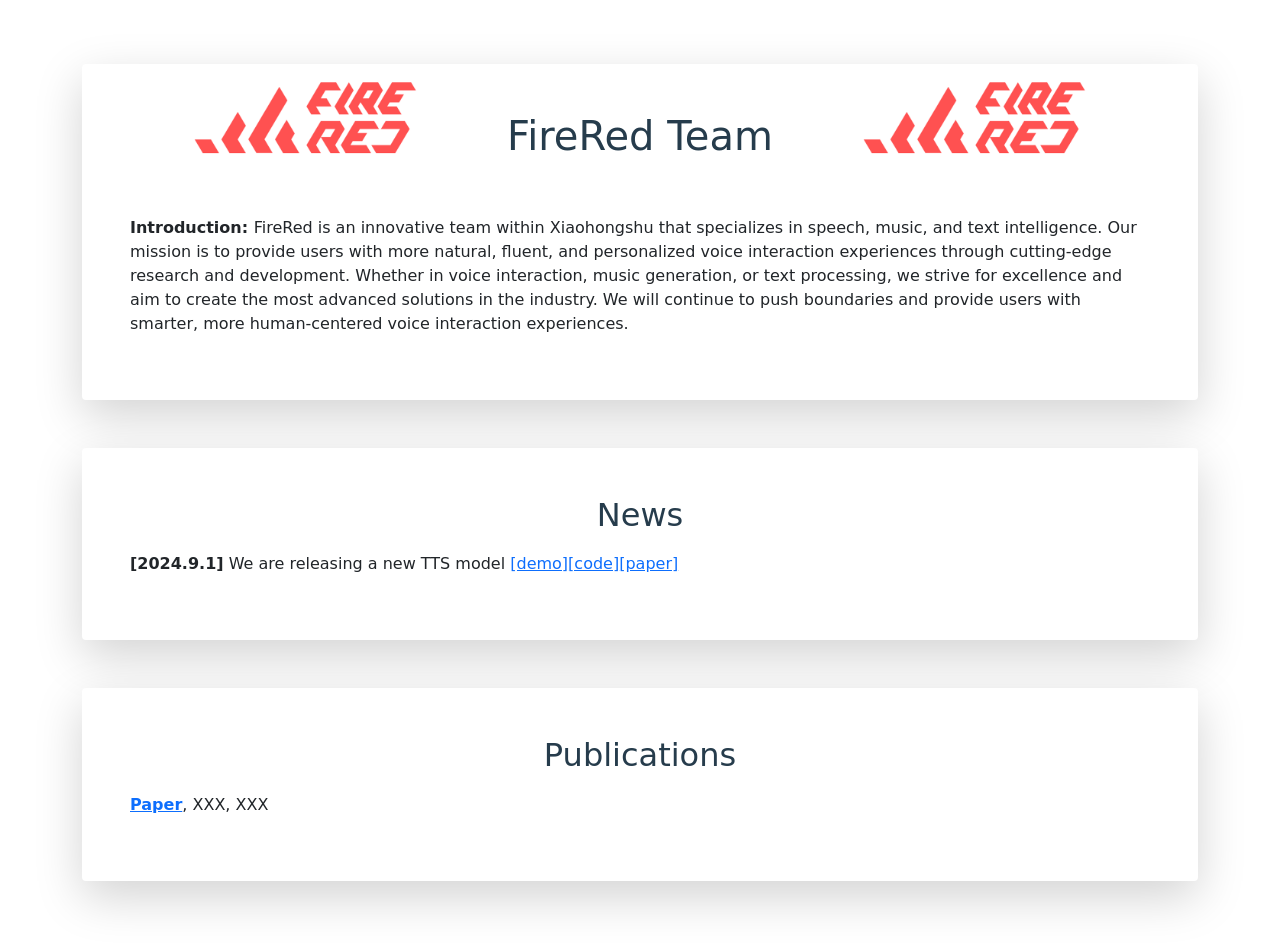
==== index.html @ 2fdb6b74 "init" ====
<!DOCTYPE html>
<html>

<head>
	<meta charset="utf-8">
	<meta name="generator" content="Hugo 0.88.1" />
	<meta name="viewport" content="width=device-width, initial-scale=1">
	<link href="https://fonts.googleapis.com/css?family=Roboto:300,400,700" rel="stylesheet" type="text/css">
	<link rel="stylesheet" href=""https://cdnjs.cloudflare.com/ajax/libs/highlight.js/8.4/styles/github.min.css">
	<link rel="stylesheet" href="css/custom.css">
	<link rel="stylesheet" href="css/normalize.css">

	<title>FireRed</title>
	<link href="css/bootstrap.min.css" rel="stylesheet">
    <style>
        .container::after {
            content: "";
            display: table;
            clear: both;
        }
        .left {
            float: left;
			margin-left: 10%;
            max-width: 20%; /* Adjust as needed */
        }
        .right {
            float: right;
			margin-right: 10%;
            max-width: 20%; /* Adjust as needed */
        }
        img {
            width: auto;
            height: auto;
        }
        .video-container {
            display: flex;
            justify-content: center;
            align-items: center;
            height: 50vh; /* This makes the container full height of the viewport */
        }
        video {
            max-width: 100%;
            max-height: 100%;
        }
    </style>
</head>


<body data-new-gr-c-s-check-loaded="14.1091.0" data-gr-ext-installed="">

<div class="container" >
<header role="banner">
</header>
<main role="main">
<article itemscope itemtype="https://schema.org/BlogPosting">

	<div class="text-center">
		<p style="text-align: left;">
		<img src="pics/logo.png" alt="Left image" class="left">
		<img src="pics/logo.png" alt="Right image" class="right">
		</p>
	</div>
<div class="container pt-5 mt-5 shadow-lg p-5 mb-5 bg-white rounded">
	<div class="text-center">
		<h1>FireRed Team</h1>
	</div>
	<div class="text-left">
		<br><br>
		<p>
			<b>Introduction: </b> FireRed is an innovative team within Xiaohongshu that specializes in speech, music, and text intelligence.  Our mission is to provide users with more natural, fluent, and personalized voice interaction experiences through cutting-edge research and development. Whether in voice interaction, music generation, or text processing, we strive for excellence and aim to create the most advanced solutions in the industry. We will continue to push boundaries and provide users with smarter, more human-centered voice interaction experiences.
		</p>
	</div>

</div>

<div class="container pt-5 mt-5 shadow-lg p-5 mb-5 bg-white rounded">		
	<h2 id="Highlights" style="text-align: center;">News</h2>
	<p style="text-align: left;" >
		<b>[2024.9.1]</b> We are releasing a new TTS model <a href="demos/firered_tts/index.html">[demo]</a><a href="firered_tts/index.html">[code]</a><a href="firered_tts/index.html">[paper]</a>
	</p>
</div>

<div class="container pt-5 mt-5 shadow-lg p-5 mb-5 bg-white rounded">
	<h2 id="zero-shot-icl-samples" style="text-align: center;">Publications</h2>
	<p style="text-align: left;" >
		<b><a href="https://arxiv.org/abs/2406.02430">Paper</a></b>, XXX, XXX
	</p>
</div>

</article>
</main>
</div>

</body>
</html>
---- css/custom.css ----
body {
  font-family: "Roboto", "HelveticaNeue", "Helvetica Neue", Helvetica, Arial, sans-serif;
  background-color: #FCFCFC;
  -webkit-font-smoothing: antialiased;
  font-size: 1.8em;
  line-height: 1.5;
  font-weight: 300;
  width: 100%
}

h1, h2, h3, h4, h5, h6 {
    color: #263c4c;
}
h2, h3, h4, h5, h6 {
    margin-top: 5rem;
    margin-bottom: 3rem;
    font-weight: bold;
    padding-bottom: 10px;
}

h1 { font-size: 3.0rem; }
h2 {
    margin-top: 6rem;
    font-size: 2.6rem;
}
h3 { font-size: 2.1rem; }
h4,
h5,
h6 { font-size: 1.9rem; }

h2.entry-title {
    font-size: 2.1rem;
    margin-top: 0;
    font-weight: 400;
    border-bottom: none;
}

li {
    margin-bottom: 0.5rem;
    margin-left: 0.7em;
}

img {
  max-width: 100%;
  height: auto;
  vertical-align: middle;
  border: 0;
  margin: 1em 0;
}

header,
footer {
  margin: 4rem 0;
  text-align: center;
}

main {
  margin: 4rem 0;
}

.container {
  width: 90%;
  /* max-width: 700px; */
}

.header-logo img {
  border-radius: 50%;
  border: 2px solid #E1E1E1;
}

.header-logo img:hover {
  border-color: #F1F1F1;
}

.site-title {
  margin-top: 2rem;
}

.entry-title {
  margin-bottom: 0;
}

.entry-title a {
  text-decoration: none;
}

.entry-meta {
  display: inline-block;
  margin-bottom: 2rem;
  font-size: 1.6rem;
  color: #888;
}

.footer-link {
  margin: 2rem 0;
}

.hr {
  height: 1px;
  margin: 2rem 0;
  background: #E1E1E1;
  background: -webkit-gradient(linear, left top, right top, from(white), color-stop(#E1E1E1), to(white));
  background: -webkit-linear-gradient(left, white, #E1E1E1, white);
  background: linear-gradient(to right, white, #E1E1E1, white);
}

article .social {
  height: 40px;
  padding: 10px 0;
}

address {
    margin: 0;
    font-size:0.9em;
    max-height: 60px;
    font-weight: 300;
    font-style: normal;
    display: block;
}

address a {
    text-decoration: none;
}

.avatar-bottom img {
    border-radius: 50%;
    border: 1px solid #E1E1E1;
    float: left;
    max-width: 100%;
    vertical-align: middle;
    width: 32px;
    height: 32px;
    margin: 0 20px 0 0;
    margin-top: -7px;
}

.avatar-bottom img:hover {
  border-color: #F1F1F1;
}

.copyright {
    font-size:0.9em;
    font-weight: 300;
}

.github {
    float: right;
}

blockquote {
    position: relative;
    padding: 10px 10px 10px 32px;
    box-sizing: border-box;
    font-style: italic;
    color: #464646;
    background: #e0e0e0;
}

blockquote:before{
    display: inline-block;
    position: absolute;
    top: 0;
    left: 0;
    vertical-align: middle;
    content: "\f10d";
    font-family: FontAwesome;
    color: #e0e0e0;
    font-size: 22px;
    line-height: 1;
    z-index: 2;
}

blockquote:after{
    position: absolute;
    content: '';
    left: 0;
    top: 0;
    border-width: 0 0 40px 40px;
    border-style: solid;
    border-color: transparent #ffffff;
}

blockquote p {
    position: relative;
    padding: 0;
    margin: 10px 0;
    z-index: 3;
    line-height: 1.7;
}

blockquote cite {
    display: block;
    text-align: right;
    color: #888888;
    font-size: 0.9em;
}
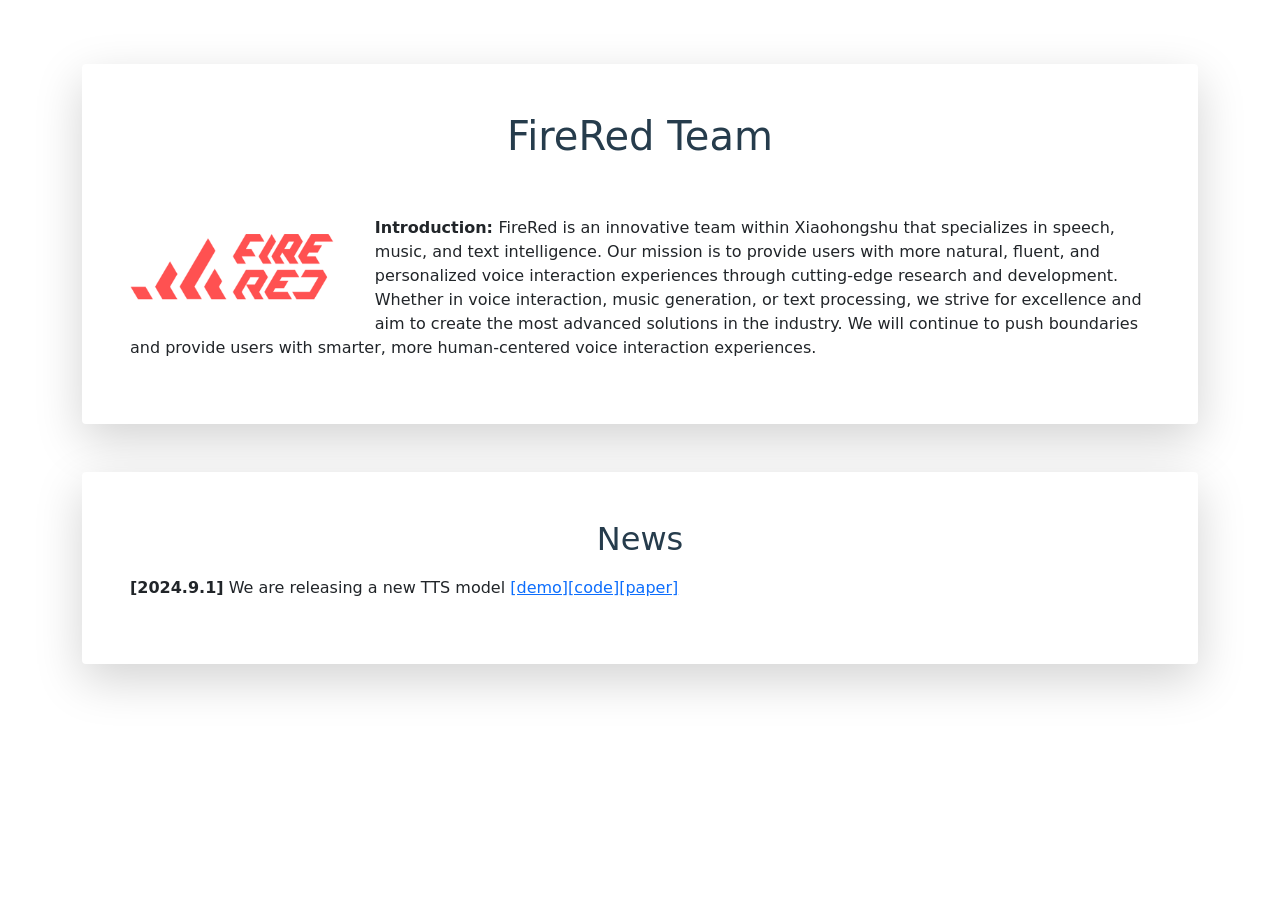
==== commit 550c0cf8: "update" ====
--- a/index.html
+++ b/index.html
@@ -20,7 +20,8 @@
         }
         .left {
             float: left;
-			margin-left: 10%;
+			/* margin-left: 1%; */
+			margin-right: 4%;
             max-width: 20%; /* Adjust as needed */
         }
         .right {
@@ -54,18 +55,19 @@
 <main role="main">
 <article itemscope itemtype="https://schema.org/BlogPosting">
 
-	<div class="text-center">
+	<!-- <div class="text-center">
 		<p style="text-align: left;">
 		<img src="pics/logo.png" alt="Left image" class="left">
 		<img src="pics/logo.png" alt="Right image" class="right">
 		</p>
-	</div>
+	</div> -->
 <div class="container pt-5 mt-5 shadow-lg p-5 mb-5 bg-white rounded">
 	<div class="text-center">
 		<h1>FireRed Team</h1>
 	</div>
 	<div class="text-left">
 		<br><br>
+		<img src="pics/logo.png" alt="Left image" class="left">
 		<p>
 			<b>Introduction: </b> FireRed is an innovative team within Xiaohongshu that specializes in speech, music, and text intelligence.  Our mission is to provide users with more natural, fluent, and personalized voice interaction experiences through cutting-edge research and development. Whether in voice interaction, music generation, or text processing, we strive for excellence and aim to create the most advanced solutions in the industry. We will continue to push boundaries and provide users with smarter, more human-centered voice interaction experiences.
 		</p>
@@ -80,12 +82,12 @@
 	</p>
 </div>
 
-<div class="container pt-5 mt-5 shadow-lg p-5 mb-5 bg-white rounded">
+<!-- <div class="container pt-5 mt-5 shadow-lg p-5 mb-5 bg-white rounded">
 	<h2 id="zero-shot-icl-samples" style="text-align: center;">Publications</h2>
 	<p style="text-align: left;" >
 		<b><a href="https://arxiv.org/abs/2406.02430">Paper</a></b>, XXX, XXX
 	</p>
-</div>
+</div> -->
 
 </article>
 </main>
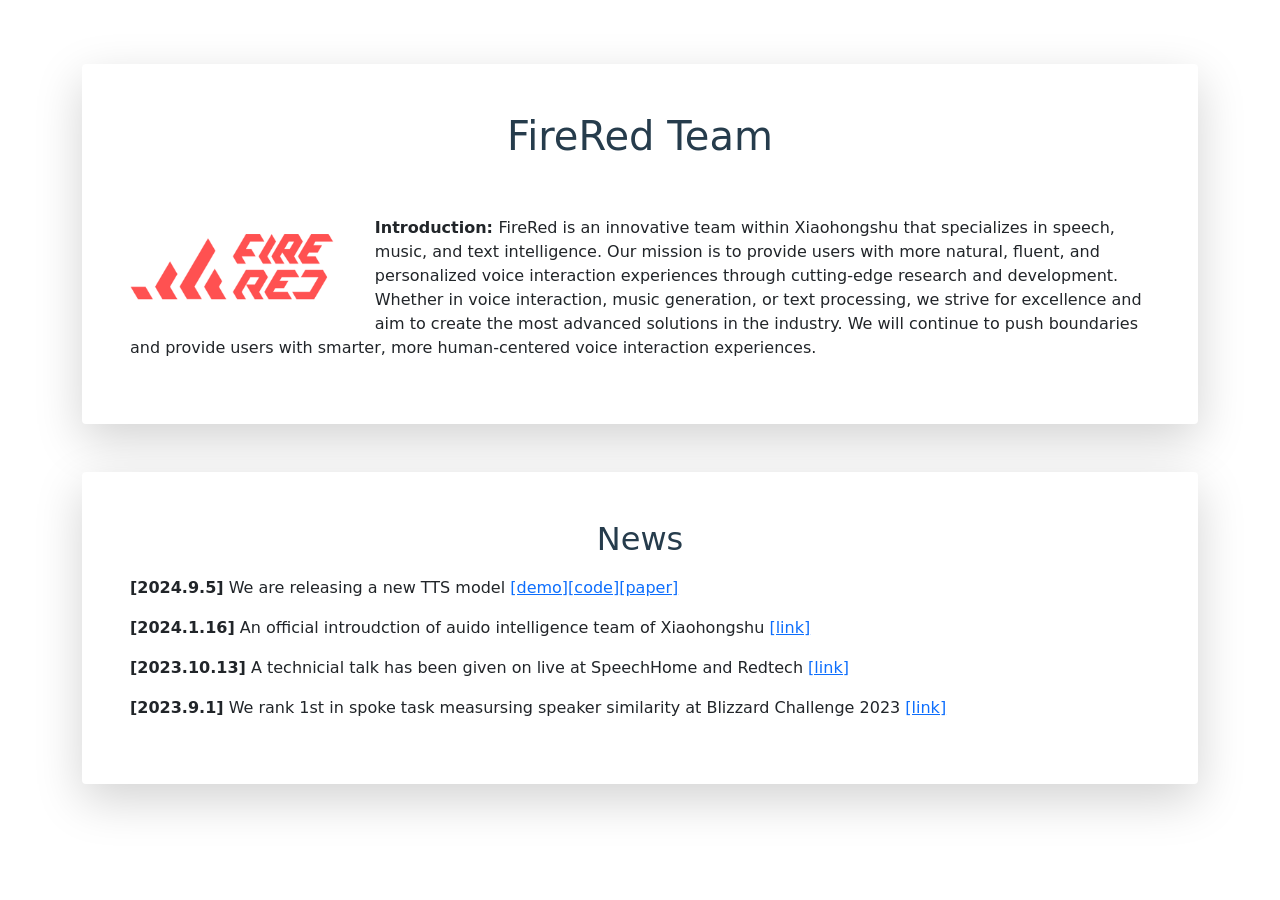
==== commit a667322d: "update" ====
--- a/index.html
+++ b/index.html
@@ -78,7 +78,16 @@
 <div class="container pt-5 mt-5 shadow-lg p-5 mb-5 bg-white rounded">		
 	<h2 id="Highlights" style="text-align: center;">News</h2>
 	<p style="text-align: left;" >
-		<b>[2024.9.1]</b> We are releasing a new TTS model <a href="demos/firered_tts/index.html">[demo]</a><a href="firered_tts/index.html">[code]</a><a href="firered_tts/index.html">[paper]</a>
+		<b>[2024.9.5]</b> We are releasing a new TTS model <a href="demos/firered_tts/index.html">[demo]</a><a href="firered_tts/index.html">[code]</a><a href="firered_tts/index.html">[paper]</a>
+	</p>
+	<p style="text-align: left;" >
+		<b>[2024.1.16]</b> An official introudction of auido intelligence team of Xiaohongshu <a href="https://mp.weixin.qq.com/s/ZFBHqZkKnmXBs3bpG2gx7A">[link]</a>
+	</p>
+	<p style="text-align: left;" >
+		<b>[2023.10.13]</b> A technicial talk has been given on live at SpeechHome and Redtech <a href="https://mp.weixin.qq.com/s/32l4sD3osgRLEppZsP9Q4w">[link]</a>
+	</p>
+	<p style="text-align: left;" >
+		<b>[2023.9.1]</b> We rank 1st in spoke task measursing speaker similarity at Blizzard Challenge 2023 <a href="https://feng-long.github.io/post/bc-fireredtts/ ">[link]</a>
 	</p>
 </div>
 
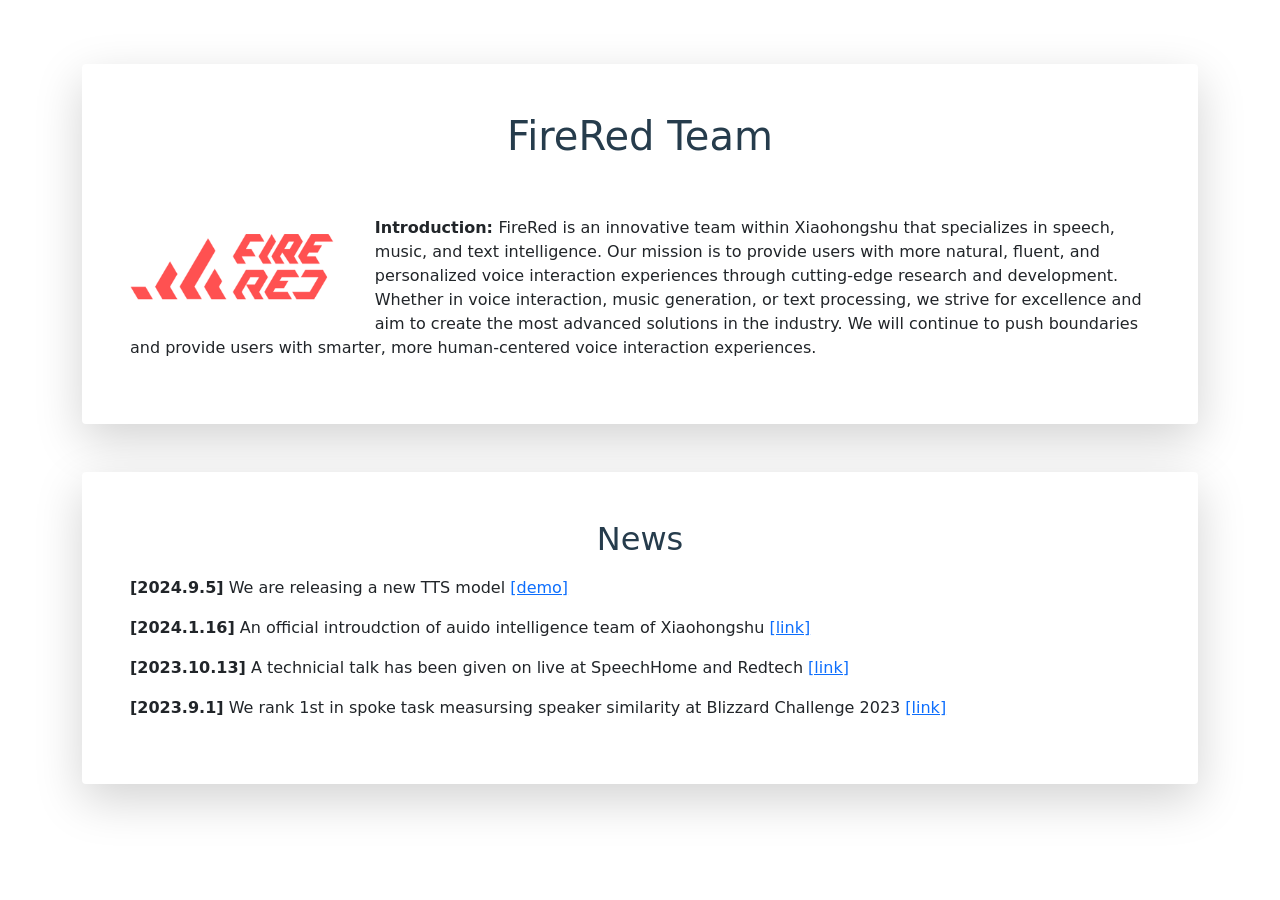
==== commit a63029d4: "update" ====
--- a/index.html
+++ b/index.html
@@ -78,7 +78,7 @@
 <div class="container pt-5 mt-5 shadow-lg p-5 mb-5 bg-white rounded">		
 	<h2 id="Highlights" style="text-align: center;">News</h2>
 	<p style="text-align: left;" >
-		<b>[2024.9.5]</b> We are releasing a new TTS model <a href="demos/firered_tts/index.html">[demo]</a><a href="firered_tts/index.html">[code]</a><a href="firered_tts/index.html">[paper]</a>
+		<b>[2024.9.5]</b> We are releasing a new TTS model <a href="demos/firered_tts/index.html">[demo]</a>
 	</p>
 	<p style="text-align: left;" >
 		<b>[2024.1.16]</b> An official introudction of auido intelligence team of Xiaohongshu <a href="https://mp.weixin.qq.com/s/ZFBHqZkKnmXBs3bpG2gx7A">[link]</a>
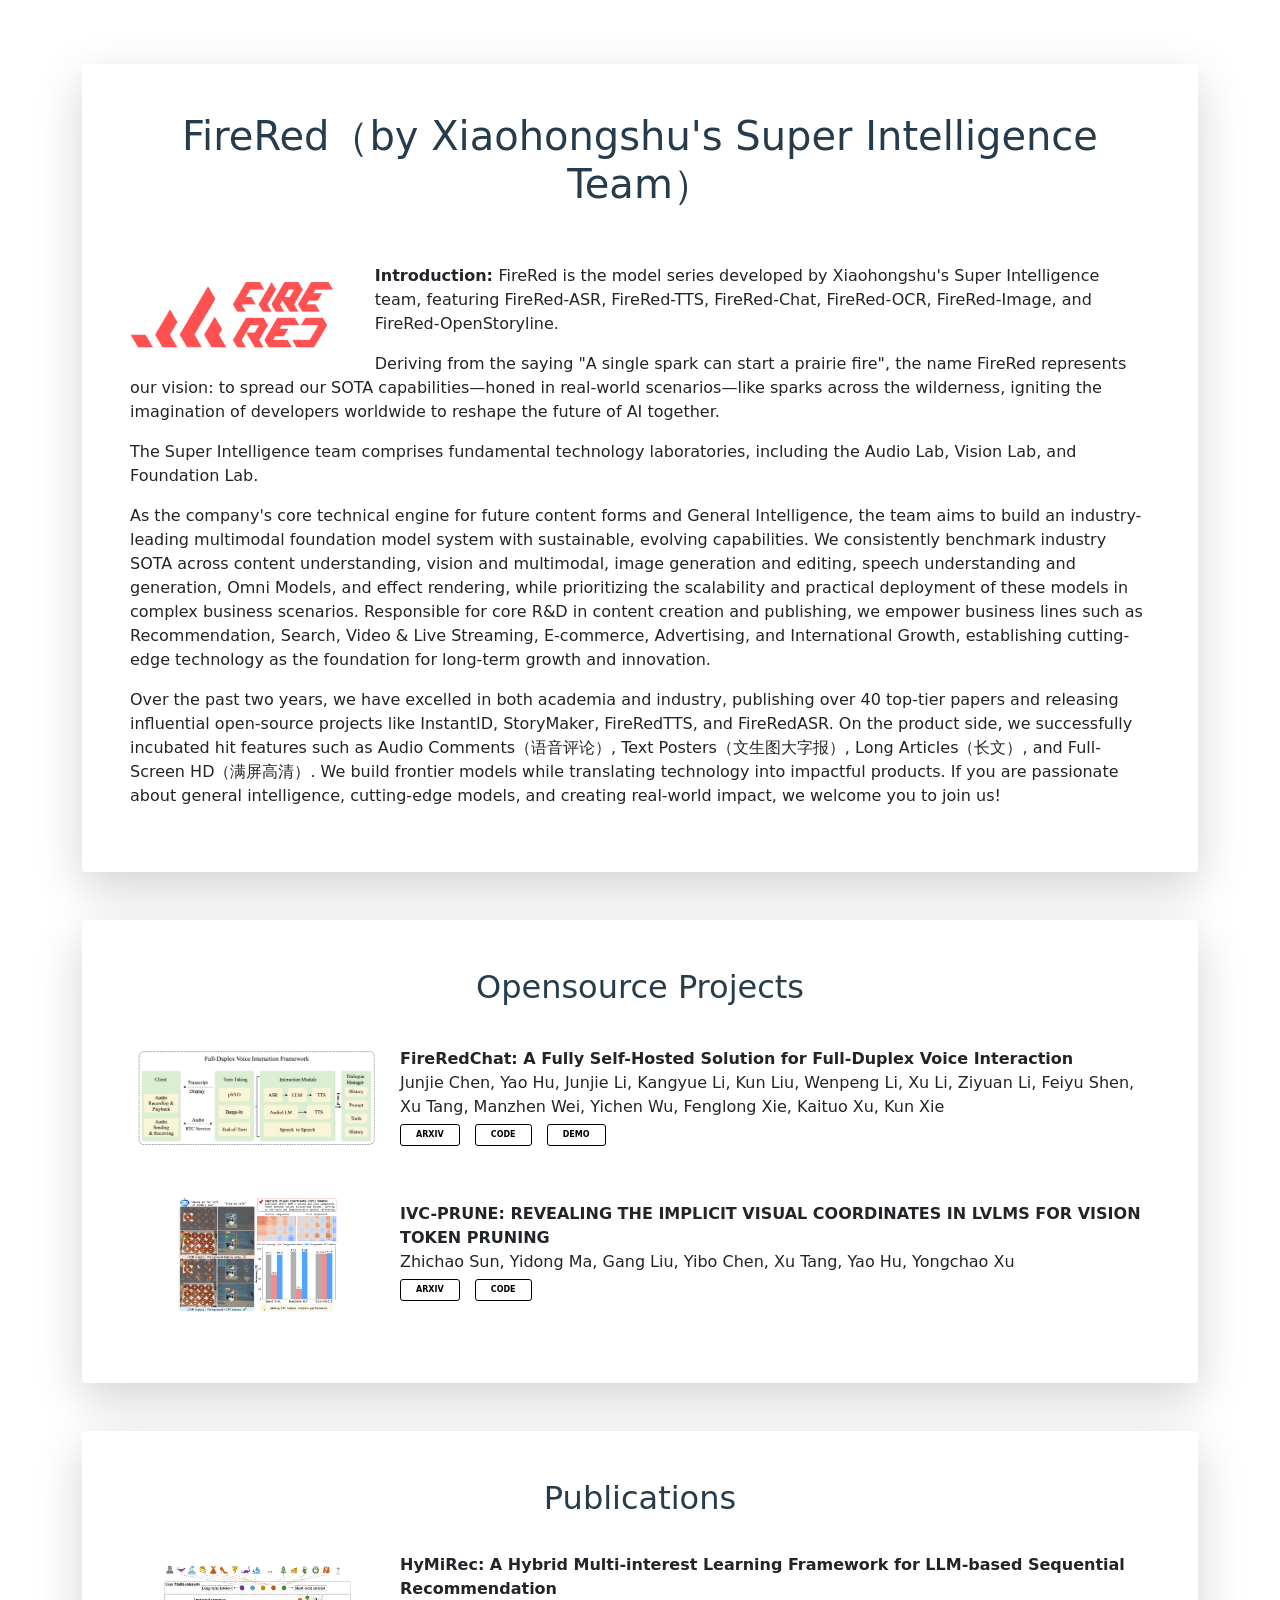
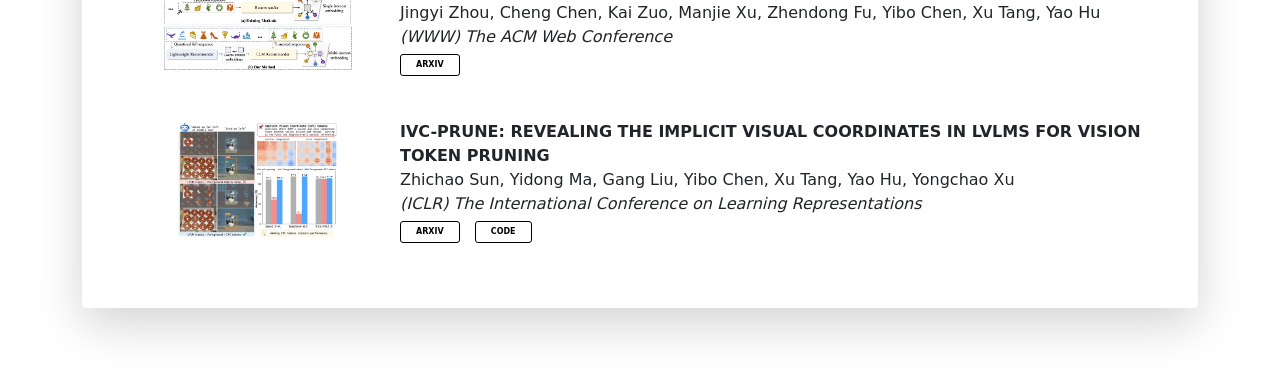
==== commit cda24fd1: "update proj papers" ====
--- a/index.html
+++ b/index.html
@@ -11,6 +11,7 @@
 	<link rel="stylesheet" href="css/normalize.css">
 
 	<title>FireRed</title>
+	<link rel="icon" href="pics/icon.png" type="image/png">
 	<link href="css/bootstrap.min.css" rel="stylesheet">
     <style>
         .container::after {
@@ -43,6 +44,16 @@
             max-width: 100%;
             max-height: 100%;
         }
+		.footnote_btn {
+			display: inline-block; 
+			border: 1px solid black; 
+			padding: 4px 15px 4px 15px; 
+			border-radius: 3px; 
+			font-size: 8px; 
+			margin: 5px 10px 5px 0px; 
+			color: black; 
+			text-decoration: none;
+		}
     </style>
 </head>
 
@@ -63,21 +74,137 @@
 	</div> -->
 <div class="container pt-5 mt-5 shadow-lg p-5 mb-5 bg-white rounded">
 	<div class="text-center">
-		<h1>FireRed Team</h1>
+		<h1>FireRed（by Xiaohongshu's Super Intelligence Team）</h1>
 	</div>
 	<div class="text-left">
 		<br><br>
-		<img src="pics/logo.png" alt="Left image" class="left">
-		<p>
-			<b>Introduction: </b> FireRed is an innovative team within Xiaohongshu that specializes in speech, music, and text intelligence.  Our mission is to provide users with more natural, fluent, and personalized voice interaction experiences through cutting-edge research and development. Whether in voice interaction, music generation, or text processing, we strive for excellence and aim to create the most advanced solutions in the industry. We will continue to push boundaries and provide users with smarter, more human-centered voice interaction experiences.
-		</p>
+		<div><img src="pics/logo.png" alt="Left image" class="left"></div>
+		<div>
+			<p><b>Introduction: </b> FireRed is the model series developed by Xiaohongshu's Super Intelligence team, featuring FireRed-ASR, FireRed-TTS, FireRed-Chat, FireRed-OCR, FireRed-Image, and FireRed-OpenStoryline.</p>
+
+			<p>Deriving from the saying "A single spark can start a prairie fire", the name FireRed represents our vision: to spread our SOTA capabilities—honed in real-world scenarios—like sparks across the wilderness, igniting the imagination of developers worldwide to reshape the future of AI together.</p>
+
+			<p>The Super Intelligence team comprises fundamental technology laboratories, including the Audio Lab, Vision Lab, and Foundation Lab.</p>
+
+			<p>As the company's core technical engine for future content forms and General Intelligence, the team aims to build an industry-leading multimodal foundation model system with sustainable, evolving capabilities. We consistently benchmark industry SOTA across content understanding, vision and multimodal, image generation and editing, speech understanding and generation, Omni Models, and effect rendering, while prioritizing the scalability and practical deployment of these models in complex business scenarios. Responsible for core R&D in content creation and publishing, we empower business lines such as Recommendation, Search, Video & Live Streaming, E-commerce, Advertising, and International Growth, establishing cutting-edge technology as the foundation for long-term growth and innovation.</p>
+
+			<p>Over the past two years, we have excelled in both academia and industry, publishing over 40 top-tier papers and releasing influential open-source projects like InstantID, StoryMaker, FireRedTTS, and FireRedASR. On the product side, we successfully incubated hit features such as Audio Comments（语音评论）, Text Posters（文生图大字报）, Long Articles（长文）, and Full-Screen HD（满屏高清）. We build frontier models while translating technology into impactful products. If you are passionate about general intelligence, cutting-edge models, and creating real-world impact, we welcome you to join us!</p>
+		</div>
 	</div>
 
 </div>
 
+
+<div class="container pt-5 mt-5 shadow-lg p-5 mb-5 bg-white rounded">		
+	<h2 id="OpenSourceProjects" style="text-align: center;">Opensource Projects</h2>
+	<table border="0" cellPadding="2" style="width: 100%;">
+		<tbody>
+			<!-- Data row 1 -->
+			<tr>
+				<!-- Image -->
+				<td align="center" valign="middle" style="width: 25%; padding: 5px;" >
+					<img src="pics/projects_publications/fireredchat.jpg" alt="Intro image" class="middle" style="max-height: 120px; width: auto;">
+				</td>
+				<!-- Intro part -->
+				<td align="left" valign="middle" style="padding-left: 15px; padding-top: 10px; padding-bottom: 10px;">
+					<!-- Title -->
+					<b>FireRedChat: A Fully Self-Hosted Solution for Full-Duplex Voice Interaction</b>
+					<br>
+					<!-- Authors -->
+					Junjie Chen, Yao Hu, Junjie Li, Kangyue Li, Kun Liu, Wenpeng Li, Xu Li, Ziyuan Li, Feiyu Shen, Xu Tang, Manzhen Wei, Yichen Wu, Fenglong Xie, Kaituo Xu, Kun Xie
+					<br>
+					<!-- Footnote -->
+					<a href="https://arxiv.org/abs/2509.06502" class="footnote_btn"><b>ARXIV</b></a>
+					<a href="https://github.com/FireRedTeam/FireRedChat" class="footnote_btn"><b>CODE</b></a>
+					<a href="https://fireredteam.github.io/demos/firered_chat/" class="footnote_btn"><b>DEMO</b></a>
+				</td>
+			</tr>
+			<!-- Data row 2 -->
+			<tr>
+				<!-- Image -->
+				<td align="center" valign="middle" style="width: 25%; padding: 5px;" >
+					<img src="pics/projects_publications/ivc_prune.jpg" alt="Intro image" class="middle" style="max-height: 120px; width: auto;">
+				</td>
+				<!-- Intro part -->
+				<td align="left" valign="middle" style="padding-left: 15px; padding-top: 10px; padding-bottom: 10px;">
+					<!-- Title -->
+					<b>IVC-PRUNE: REVEALING THE IMPLICIT VISUAL COORDINATES IN LVLMS FOR VISION TOKEN PRUNING</b>
+					<br>
+					<!-- Authors -->
+					Zhichao Sun, Yidong Ma, Gang Liu, Yibo Chen, Xu Tang, Yao Hu, Yongchao Xu
+					<br>
+					<!-- Footnote -->
+					<a href="https://arxiv.org/abs/2602.03060" class="footnote_btn"><b>ARXIV</b></a>
+					<a href="https://github.com/FireRedTeam/IVC-Prune" class="footnote_btn"><b>CODE</b></a>
+				</td>
+			</tr>
+
+		</tbody>
+	</table>
+</div>
+
+<div class="container pt-5 mt-5 shadow-lg p-5 mb-5 bg-white rounded">		
+	<h2 id="OpenSourceProjects" style="text-align: center;">Publications</h2>
+	<table border="0" cellPadding="2" style="width: 100%;">
+		<tbody>
+			<!-- Data row 1 -->
+			<tr>
+				<!-- Image -->
+				<td align="center" valign="middle" style="width: 25%; padding: 5px;" >
+					<img src="pics/projects_publications/hymirec.jpg" alt="Intro image" class="middle" style="max-height: 120px; width: auto;">
+				</td>
+				<!-- Intro part -->
+				<td align="left" valign="middle" style="padding-left: 15px; padding-top: 10px; padding-bottom: 10px;">
+					<!-- Title -->
+					<b>HyMiRec: A Hybrid Multi-interest Learning Framework for LLM-based Sequential Recommendation</b>
+					<br>
+					<!-- Authors -->
+					Jingyi Zhou, Cheng Chen, Kai Zuo, Manjie Xu, Zhendong Fu, Yibo Chen, Xu Tang, Yao Hu
+					<br>
+					<!-- Conference -->
+					<i>(WWW) The ACM Web Conference</i>
+					<br>
+					<!-- Footnote -->
+					<a href="https://arxiv.org/pdf/2510.13738" class="footnote_btn"><b>ARXIV</b></a>
+				</td>
+			</tr>
+			<!-- Data row 2 -->
+			<tr>
+				<!-- Image -->
+				<td align="center" valign="middle" style="width: 25%; padding: 5px;" >
+					<img src="pics/projects_publications/ivc_prune.jpg" alt="Intro image" class="middle" style="max-height: 120px; width: auto;">
+				</td>
+				<!-- Intro part -->
+				<td align="left" valign="middle" style="padding-left: 15px; padding-top: 10px;">
+					<!-- Title -->
+					<b>IVC-PRUNE: REVEALING THE IMPLICIT VISUAL COORDINATES IN LVLMS FOR VISION TOKEN PRUNING</b>
+					<br>
+					<!-- Authors -->
+					Zhichao Sun, Yidong Ma, Gang Liu, Yibo Chen, Xu Tang, Yao Hu, Yongchao Xu
+					<br>
+					<!-- Conference -->
+					<i>(ICLR) The International Conference on Learning Representations</i>
+					<br>
+					<!-- Footnote -->
+					<a href="https://arxiv.org/abs/2602.03060" class="footnote_btn"><b>ARXIV</b></a>
+					<a href="https://github.com/FireRedTeam/IVC-Prune" class="footnote_btn"><b>CODE</b></a>
+				</td>
+			</tr>
+			
+		</tbody>
+	</table>
+</div>
+
+<!-- 
 <div class="container pt-5 mt-5 shadow-lg p-5 mb-5 bg-white rounded">		
 	<h2 id="Highlights" style="text-align: center;">News</h2>
 	<p style="text-align: left;" >
+		<b>[2025.4.14]</b> We are releasing a new streamable TTS model <a href="demos/firered_tts_1s/index.html">[demo]</a>
+	</p>
+	<p style="text-align: left;" >
+		<b>[2025.1.24]</b> We are releasing a new ASR model <a href="demos/firered_asr/index.html">[demo]</a>
+	</p>
+	<p style="text-align: left;" >
 		<b>[2024.9.5]</b> We are releasing a new TTS model <a href="demos/firered_tts/index.html">[demo]</a>
 	</p>
 	<p style="text-align: left;" >
@@ -90,6 +217,7 @@
 		<b>[2023.9.1]</b> We rank 1st in spoke task measursing speaker similarity at Blizzard Challenge 2023 <a href="https://feng-long.github.io/post/bc-fireredtts/ ">[link]</a>
 	</p>
 </div>
+-->
 
 <!-- <div class="container pt-5 mt-5 shadow-lg p-5 mb-5 bg-white rounded">
 	<h2 id="zero-shot-icl-samples" style="text-align: center;">Publications</h2>
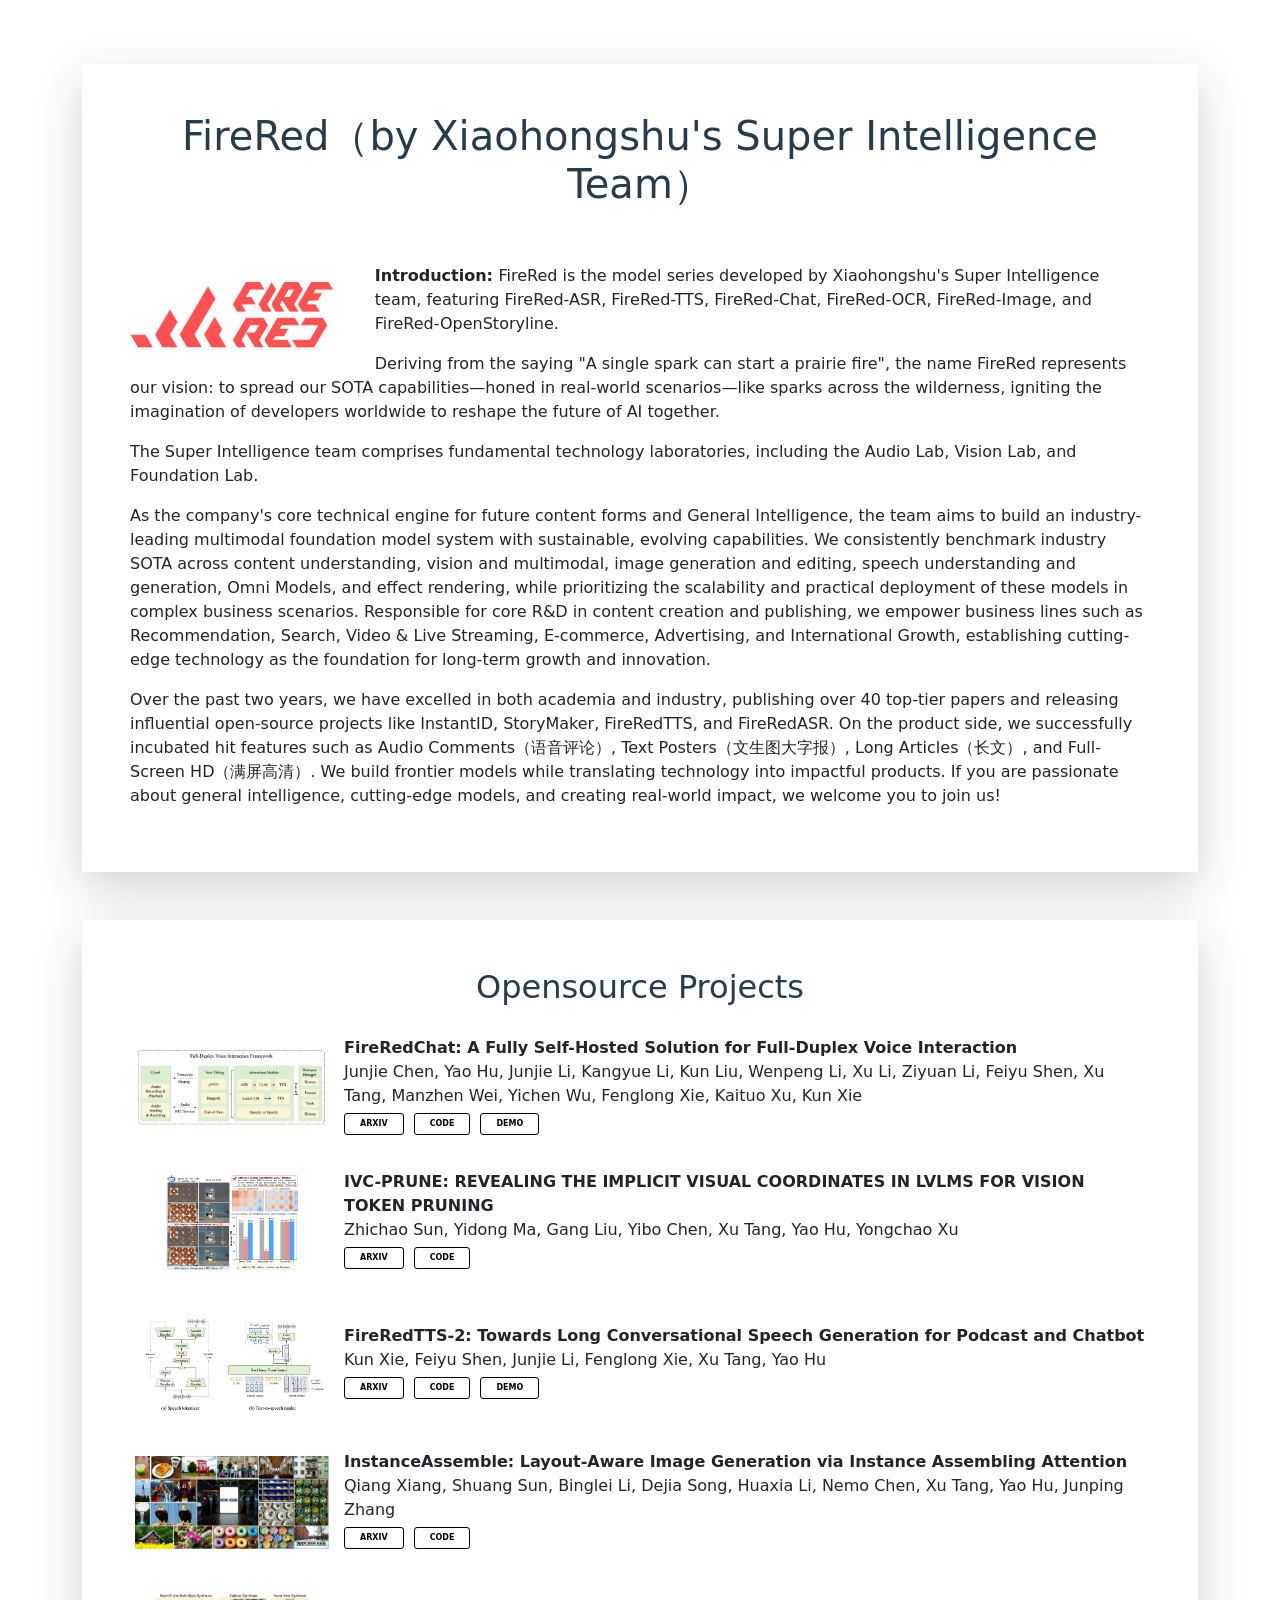
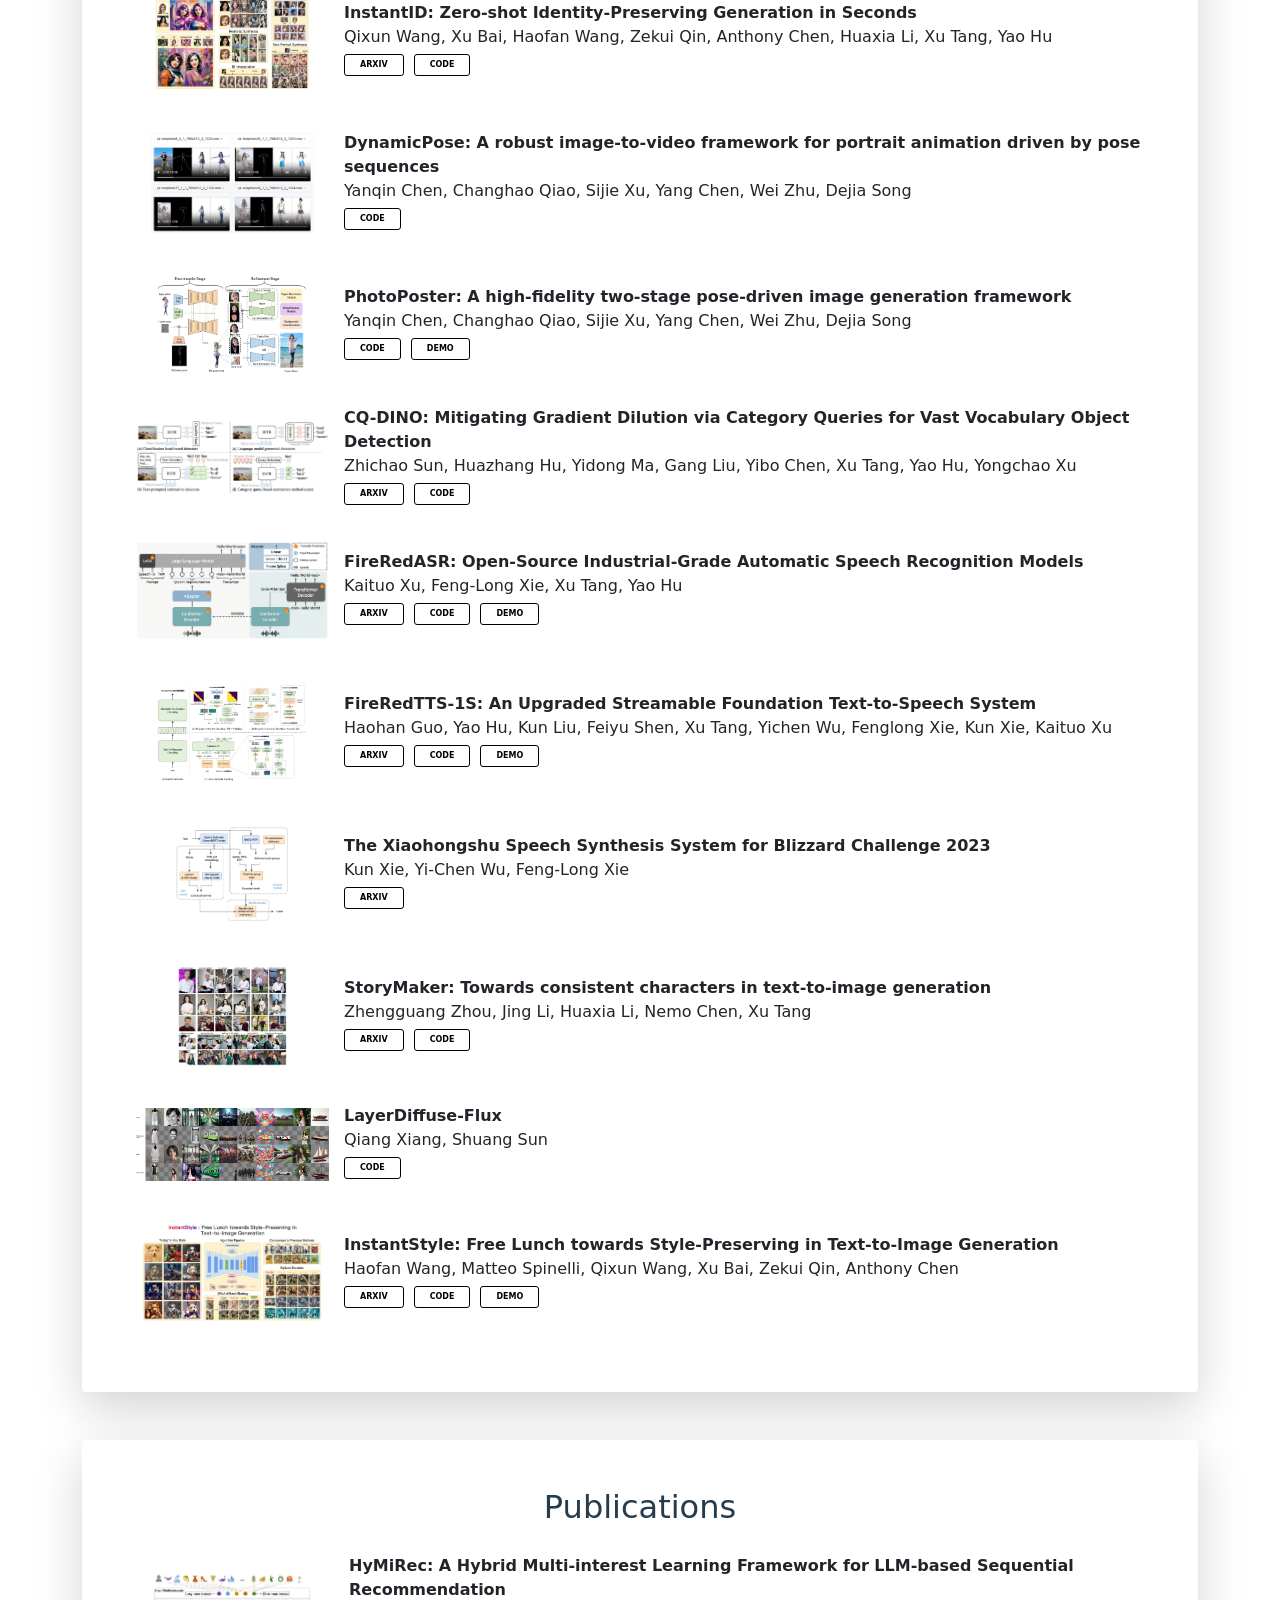
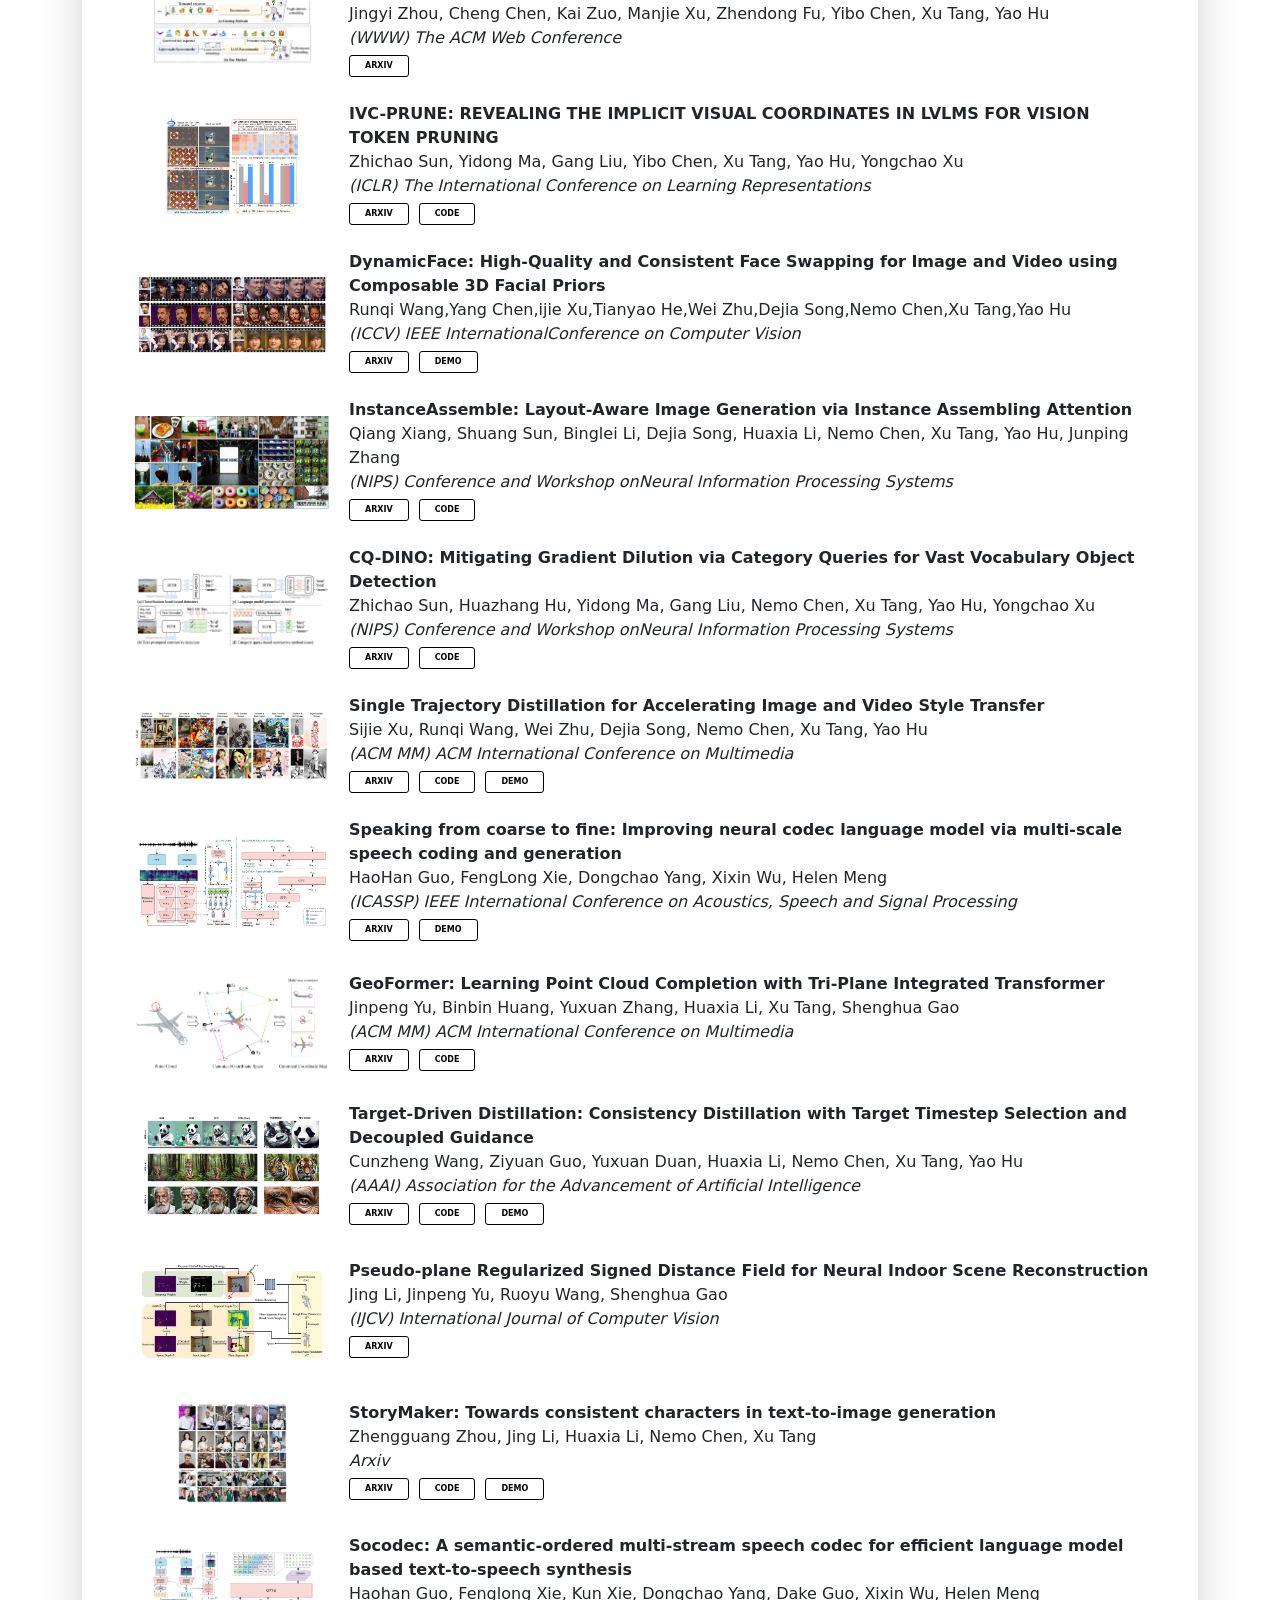
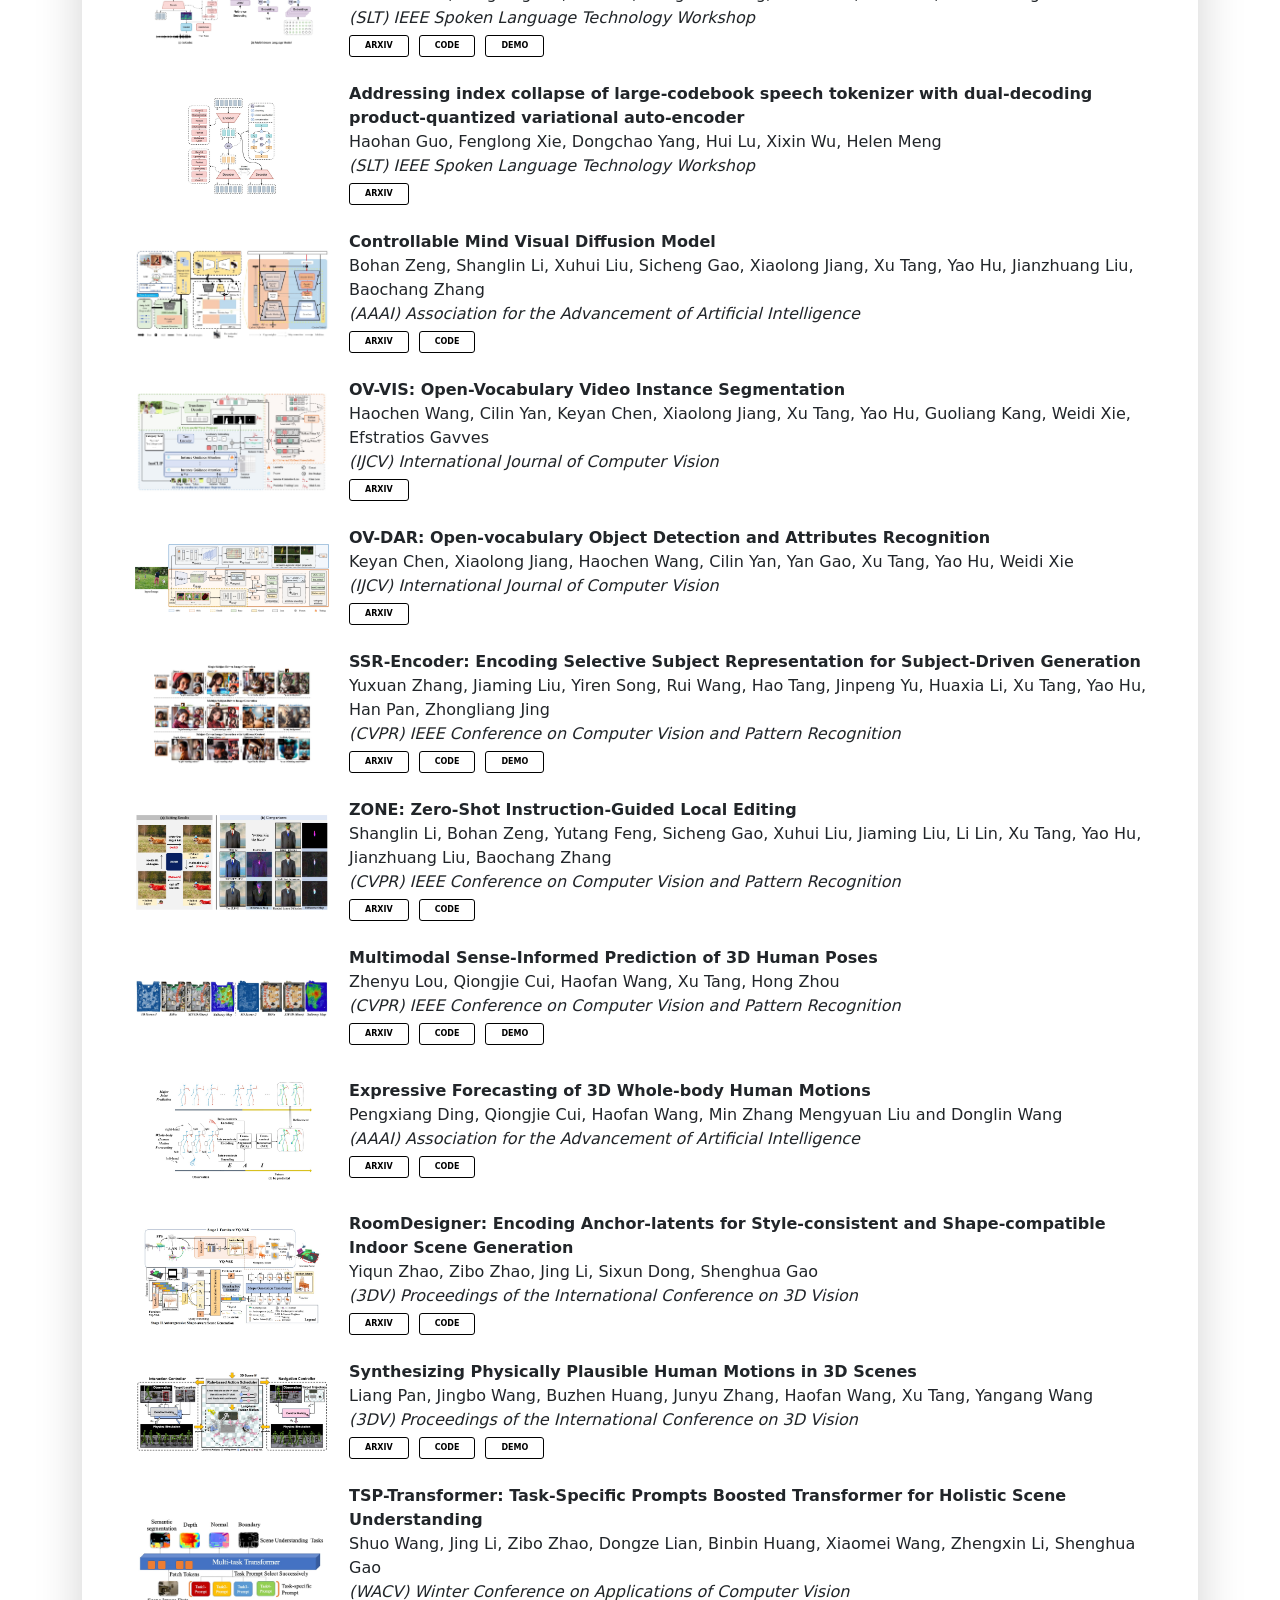
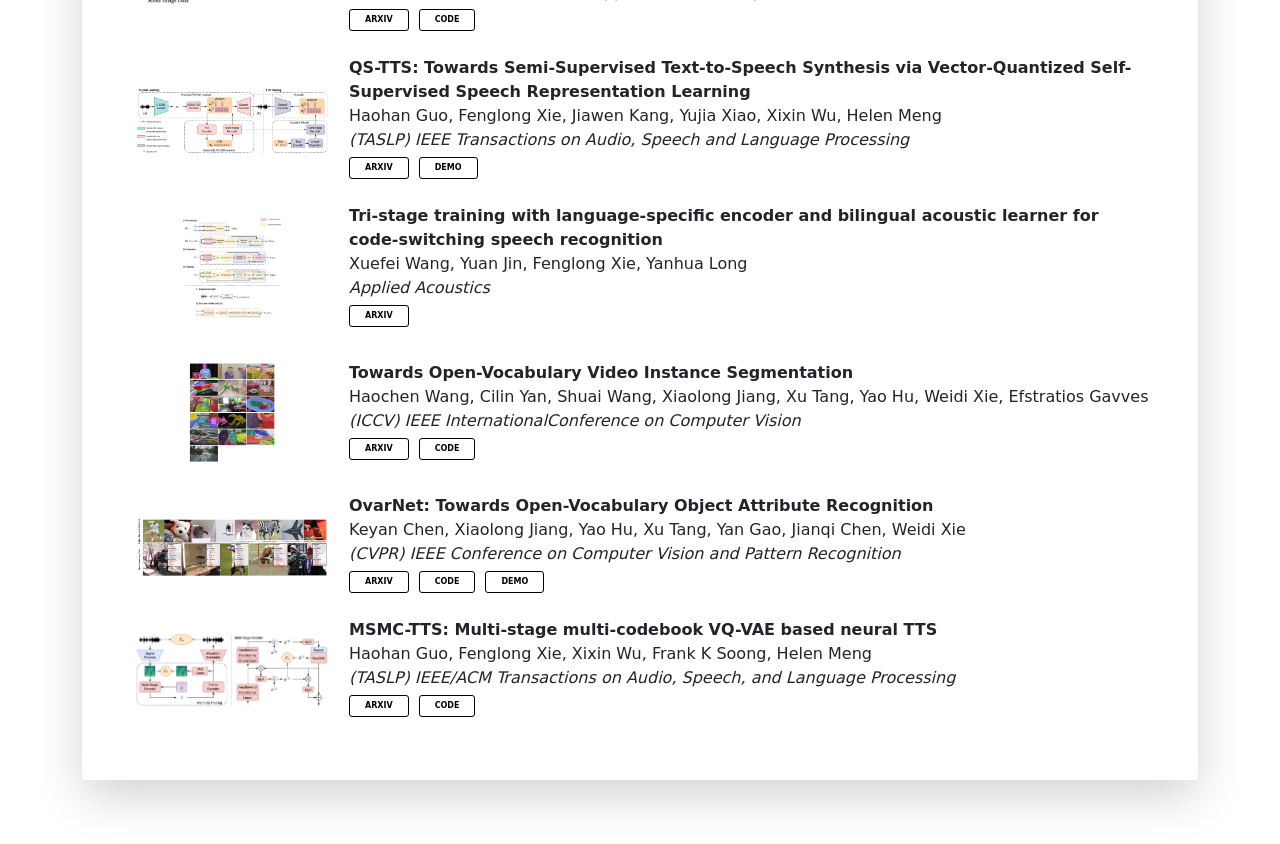
==== commit 8d42c494: "complete proj papers" ====
--- a/index.html
+++ b/index.html
@@ -98,99 +98,50 @@
 <div class="container pt-5 mt-5 shadow-lg p-5 mb-5 bg-white rounded">		
 	<h2 id="OpenSourceProjects" style="text-align: center;">Opensource Projects</h2>
 	<table border="0" cellPadding="2" style="width: 100%;">
-		<tbody>
-			<!-- Data row 1 -->
+		<tbody id="proj_tbody">
+			<!-- Example Row -->
+			<!--
 			<tr>
-				<!-- Image -->
 				<td align="center" valign="middle" style="width: 25%; padding: 5px;" >
 					<img src="pics/projects_publications/fireredchat.jpg" alt="Intro image" class="middle" style="max-height: 120px; width: auto;">
 				</td>
-				<!-- Intro part -->
 				<td align="left" valign="middle" style="padding-left: 15px; padding-top: 10px; padding-bottom: 10px;">
-					<!-- Title -->
 					<b>FireRedChat: A Fully Self-Hosted Solution for Full-Duplex Voice Interaction</b>
 					<br>
-					<!-- Authors -->
 					Junjie Chen, Yao Hu, Junjie Li, Kangyue Li, Kun Liu, Wenpeng Li, Xu Li, Ziyuan Li, Feiyu Shen, Xu Tang, Manzhen Wei, Yichen Wu, Fenglong Xie, Kaituo Xu, Kun Xie
 					<br>
-					<!-- Footnote -->
 					<a href="https://arxiv.org/abs/2509.06502" class="footnote_btn"><b>ARXIV</b></a>
 					<a href="https://github.com/FireRedTeam/FireRedChat" class="footnote_btn"><b>CODE</b></a>
 					<a href="https://fireredteam.github.io/demos/firered_chat/" class="footnote_btn"><b>DEMO</b></a>
 				</td>
 			</tr>
-			<!-- Data row 2 -->
-			<tr>
-				<!-- Image -->
-				<td align="center" valign="middle" style="width: 25%; padding: 5px;" >
-					<img src="pics/projects_publications/ivc_prune.jpg" alt="Intro image" class="middle" style="max-height: 120px; width: auto;">
-				</td>
-				<!-- Intro part -->
-				<td align="left" valign="middle" style="padding-left: 15px; padding-top: 10px; padding-bottom: 10px;">
-					<!-- Title -->
-					<b>IVC-PRUNE: REVEALING THE IMPLICIT VISUAL COORDINATES IN LVLMS FOR VISION TOKEN PRUNING</b>
-					<br>
-					<!-- Authors -->
-					Zhichao Sun, Yidong Ma, Gang Liu, Yibo Chen, Xu Tang, Yao Hu, Yongchao Xu
-					<br>
-					<!-- Footnote -->
-					<a href="https://arxiv.org/abs/2602.03060" class="footnote_btn"><b>ARXIV</b></a>
-					<a href="https://github.com/FireRedTeam/IVC-Prune" class="footnote_btn"><b>CODE</b></a>
-				</td>
-			</tr>
-
+			-->
 		</tbody>
 	</table>
 </div>
+
 
 <div class="container pt-5 mt-5 shadow-lg p-5 mb-5 bg-white rounded">		
 	<h2 id="OpenSourceProjects" style="text-align: center;">Publications</h2>
 	<table border="0" cellPadding="2" style="width: 100%;">
-		<tbody>
-			<!-- Data row 1 -->
+		<tbody id="papers_tbody">
+			<!-- Example Row -->
+			<!--
 			<tr>
-				<!-- Image -->
 				<td align="center" valign="middle" style="width: 25%; padding: 5px;" >
 					<img src="pics/projects_publications/hymirec.jpg" alt="Intro image" class="middle" style="max-height: 120px; width: auto;">
 				</td>
-				<!-- Intro part -->
 				<td align="left" valign="middle" style="padding-left: 15px; padding-top: 10px; padding-bottom: 10px;">
-					<!-- Title -->
 					<b>HyMiRec: A Hybrid Multi-interest Learning Framework for LLM-based Sequential Recommendation</b>
 					<br>
-					<!-- Authors -->
 					Jingyi Zhou, Cheng Chen, Kai Zuo, Manjie Xu, Zhendong Fu, Yibo Chen, Xu Tang, Yao Hu
 					<br>
-					<!-- Conference -->
 					<i>(WWW) The ACM Web Conference</i>
 					<br>
-					<!-- Footnote -->
 					<a href="https://arxiv.org/pdf/2510.13738" class="footnote_btn"><b>ARXIV</b></a>
 				</td>
 			</tr>
-			<!-- Data row 2 -->
-			<tr>
-				<!-- Image -->
-				<td align="center" valign="middle" style="width: 25%; padding: 5px;" >
-					<img src="pics/projects_publications/ivc_prune.jpg" alt="Intro image" class="middle" style="max-height: 120px; width: auto;">
-				</td>
-				<!-- Intro part -->
-				<td align="left" valign="middle" style="padding-left: 15px; padding-top: 10px;">
-					<!-- Title -->
-					<b>IVC-PRUNE: REVEALING THE IMPLICIT VISUAL COORDINATES IN LVLMS FOR VISION TOKEN PRUNING</b>
-					<br>
-					<!-- Authors -->
-					Zhichao Sun, Yidong Ma, Gang Liu, Yibo Chen, Xu Tang, Yao Hu, Yongchao Xu
-					<br>
-					<!-- Conference -->
-					<i>(ICLR) The International Conference on Learning Representations</i>
-					<br>
-					<!-- Footnote -->
-					<a href="https://arxiv.org/abs/2602.03060" class="footnote_btn"><b>ARXIV</b></a>
-					<a href="https://github.com/FireRedTeam/IVC-Prune" class="footnote_btn"><b>CODE</b></a>
-				</td>
-			</tr>
-			
+			-->
 		</tbody>
 	</table>
 </div>
@@ -231,4 +182,140 @@
 </div>
 
 </body>
-</html>+</html>
+
+<!-- Import data -->
+<script src="./data.js"></script>
+<!-- Render content -->
+<script>
+
+// Opensource Projects
+function RenderOpensourceProject(proj_list) {
+	var tbd_container = document.getElementById("proj_tbody");
+	
+	function _RenderOneRow(row_data) {
+		var tr = document.createElement("tr");
+		// Image on the left
+		var img_td = document.createElement("td");
+		img_td.align = "center";
+		img_td.vAlign = "middle";
+		img_td.style = "width: 20%; padding: 5px;";
+		var img = document.createElement("img");
+		img.src = row_data["image"]
+		img.alt = "Intro image"
+		img.className = "middle";
+		img.style = "max-height: 100px; width: auto;";
+		img_td.appendChild(img);
+		tr.appendChild(img_td);
+		// Text on the right
+		var text_td = document.createElement("td");
+		text_td.align = "left";
+		text_td.vAlign = "middle";
+		text_td.style = "padding-left: 10px; padding-top: 10px; padding-bottom: 10px;";
+		var title_b = document.createElement("b");
+		title_b.innerText = row_data['title'];
+		text_td.appendChild(title_b);
+		text_td.appendChild(document.createElement("br"));
+		text_td.append(row_data["authors"]);
+		text_td.appendChild(document.createElement("br"));
+		if (row_data["arxiv_link"] !== null) {
+			var arxiv_btn = document.createElement("a");
+			arxiv_btn.href = row_data["arxiv_link"];
+			arxiv_btn.className = "footnote_btn";
+			arxiv_btn.innerHTML = "<b>ARXIV</b>";
+			text_td.appendChild(arxiv_btn);
+		}
+		if (row_data["code_link"] !== null) {
+			var code_btn = document.createElement("a");
+			code_btn.href = row_data["code_link"];
+			code_btn.className = "footnote_btn";
+			code_btn.innerHTML = "<b>CODE</b>";
+			text_td.appendChild(code_btn);
+		}
+		if (row_data["demo_link"] !== null) {
+			var demo_btn = document.createElement("a");
+			demo_btn.href = row_data["demo_link"];
+			demo_btn.className = "footnote_btn";
+			demo_btn.innerHTML = "<b>DEMO</b>";
+			text_td.appendChild(demo_btn);
+		}
+		tr.appendChild(text_td);
+		return tr;
+	}
+
+	proj_list.forEach(row_data => {
+		var row_elem = _RenderOneRow(row_data);
+		tbd_container.appendChild(row_elem);
+	})
+}
+
+
+// Publications
+function RenderPublications(papers_list) {
+	var tbd_container = document.getElementById("papers_tbody");
+	
+	function _RenderOneRow(row_data) {
+		var tr = document.createElement("tr");
+		// Image on the left
+		var img_td = document.createElement("td");
+		img_td.align = "center";
+		img_td.vAlign = "middle";
+		img_td.style = "width: 20%; padding: 5px;";
+		var img = document.createElement("img");
+		img.src = row_data["image"]
+		img.alt = "Intro image"
+		img.className = "middle";
+		img.style = "max-height: 100px; width: auto;";
+		img_td.appendChild(img);
+		tr.appendChild(img_td);
+		// Text on the right
+		var text_td = document.createElement("td");
+		text_td.align = "left";
+		text_td.vAlign = "middle";
+		text_td.style = "padding-left: 15px; padding-top: 10px; padding-bottom: 10px;";
+		var title_b = document.createElement("b");
+		title_b.innerText = row_data['title'];
+		text_td.appendChild(title_b);
+		text_td.appendChild(document.createElement("br"));
+		text_td.append(row_data["authors"]);
+		text_td.appendChild(document.createElement("br"));
+		var conference_i = document.createElement("i");
+		conference_i.innerText = row_data["conference_name"];
+		text_td.appendChild(conference_i);
+		text_td.appendChild(document.createElement("br"));
+		if (row_data["arxiv_link"] !== null) {
+			var arxiv_btn = document.createElement("a");
+			arxiv_btn.href = row_data["arxiv_link"];
+			arxiv_btn.className = "footnote_btn";
+			arxiv_btn.innerHTML = "<b>ARXIV</b>";
+			text_td.appendChild(arxiv_btn);
+		}
+		if (row_data["code_link"] !== null) {
+			var code_btn = document.createElement("a");
+			code_btn.href = row_data["code_link"];
+			code_btn.className = "footnote_btn";
+			code_btn.innerHTML = "<b>CODE</b>";
+			text_td.appendChild(code_btn);
+		}
+		if (row_data["demo_link"] !== null) {
+			var demo_btn = document.createElement("a");
+			demo_btn.href = row_data["demo_link"];
+			demo_btn.className = "footnote_btn";
+			demo_btn.innerHTML = "<b>DEMO</b>";
+			text_td.appendChild(demo_btn);
+		}
+		tr.appendChild(text_td);
+		return tr;
+	}
+
+	papers_list.forEach(row_data => {
+		var row_elem = _RenderOneRow(row_data);
+		tbd_container.appendChild(row_elem);
+	})
+}
+
+
+// Run
+RenderOpensourceProject(opensource_projects_data);
+RenderPublications(publications_data);
+</script>
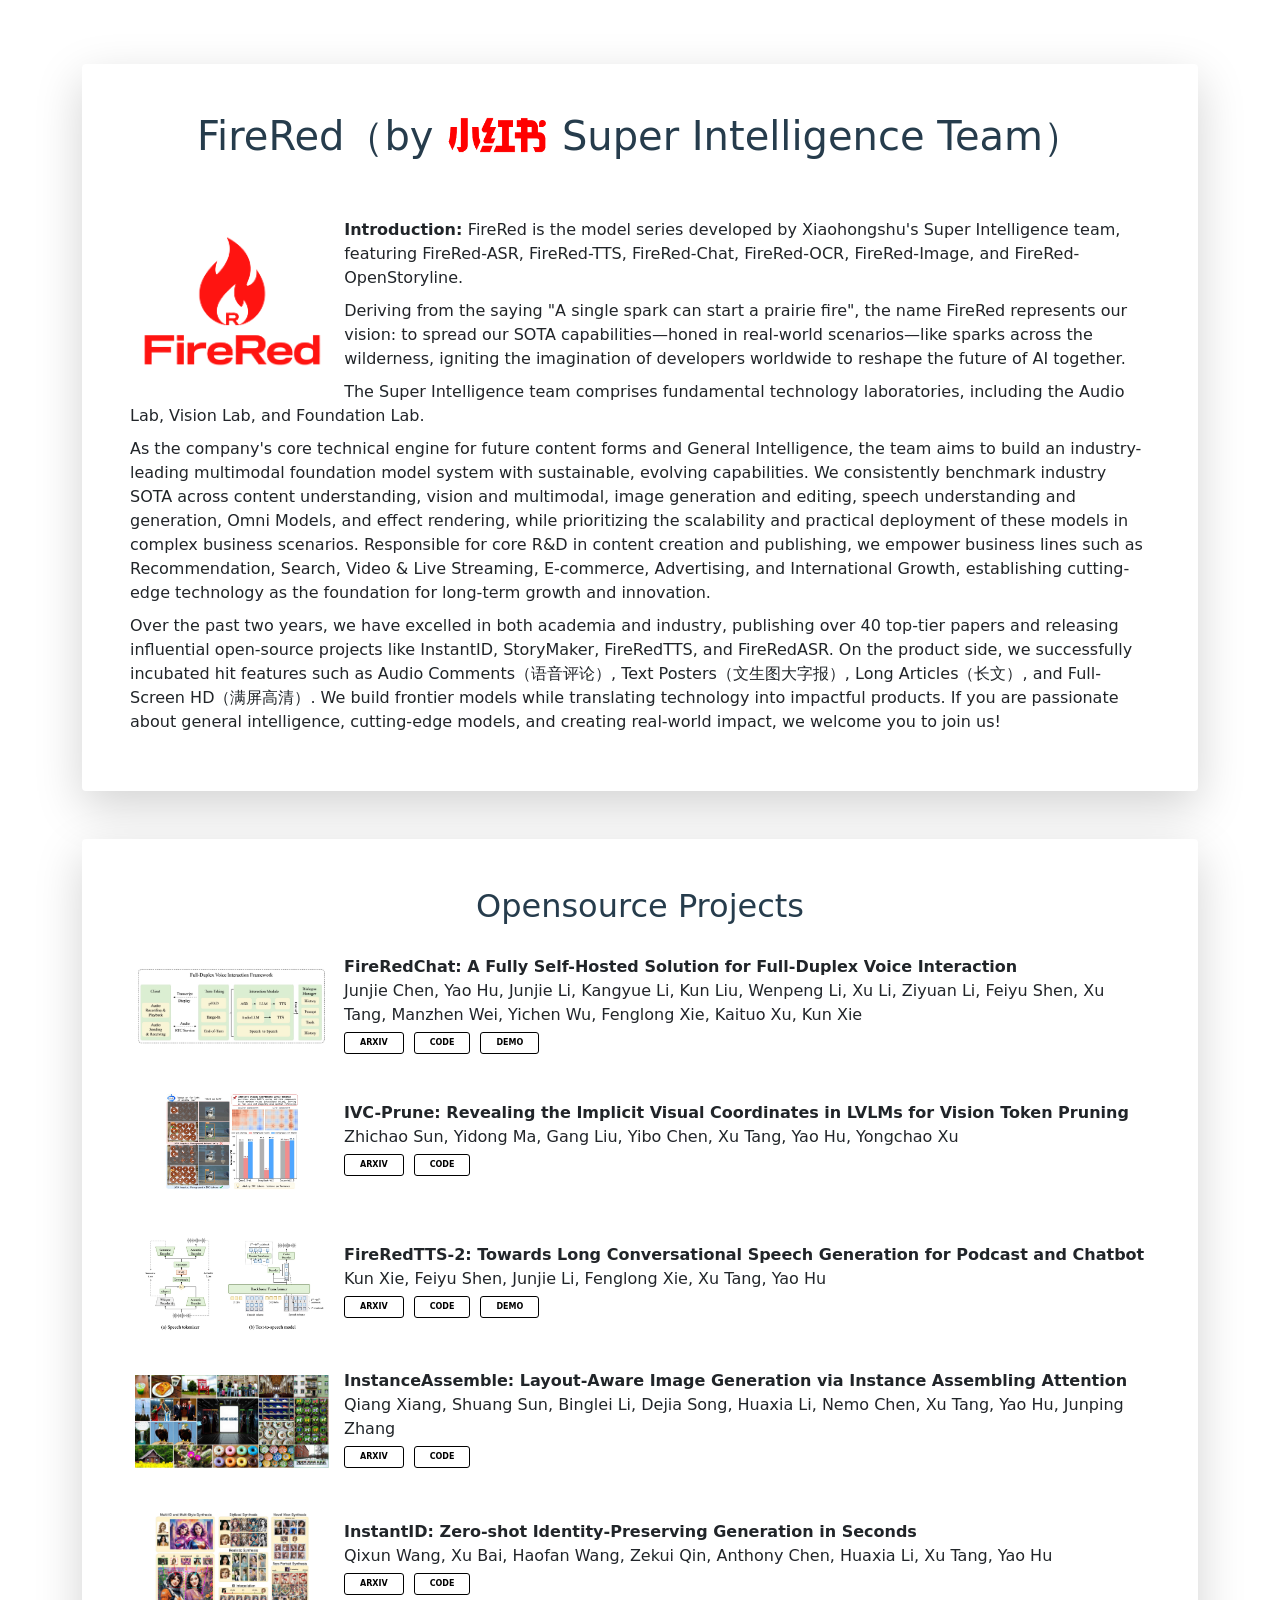
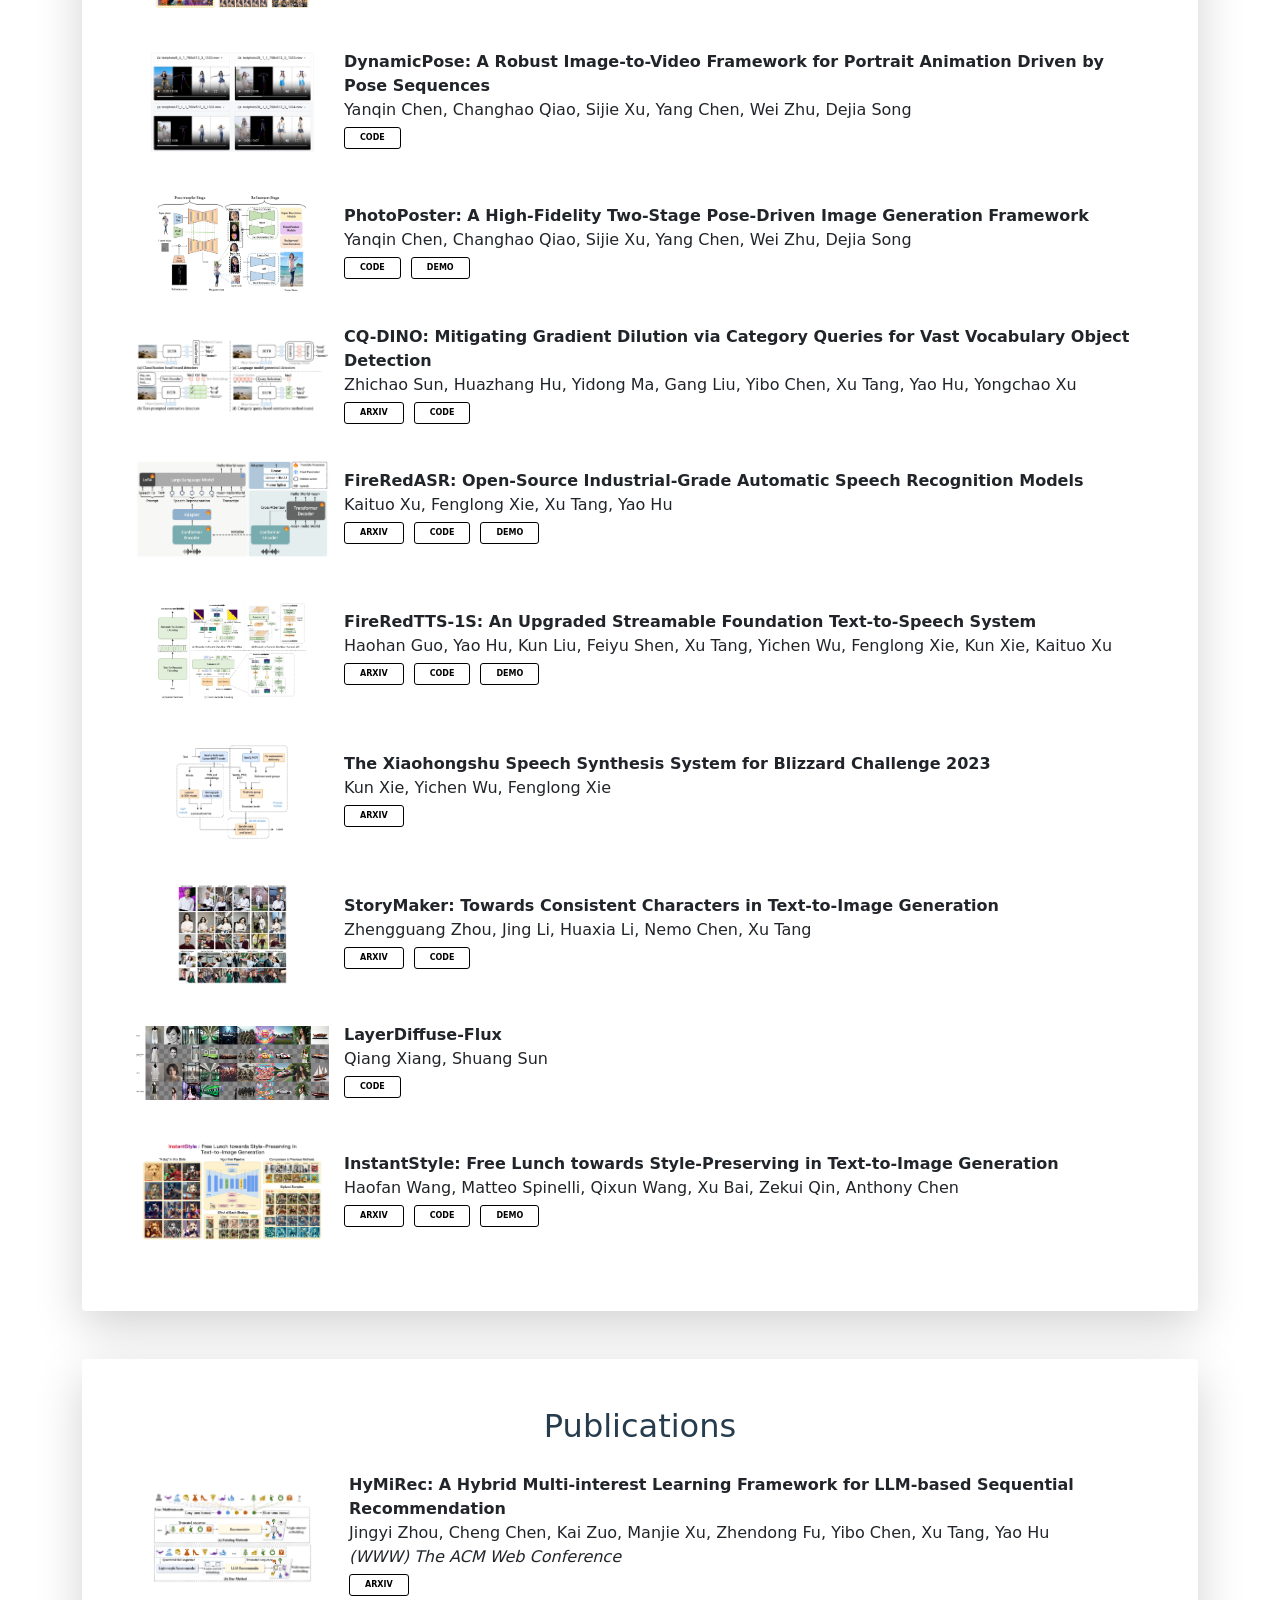
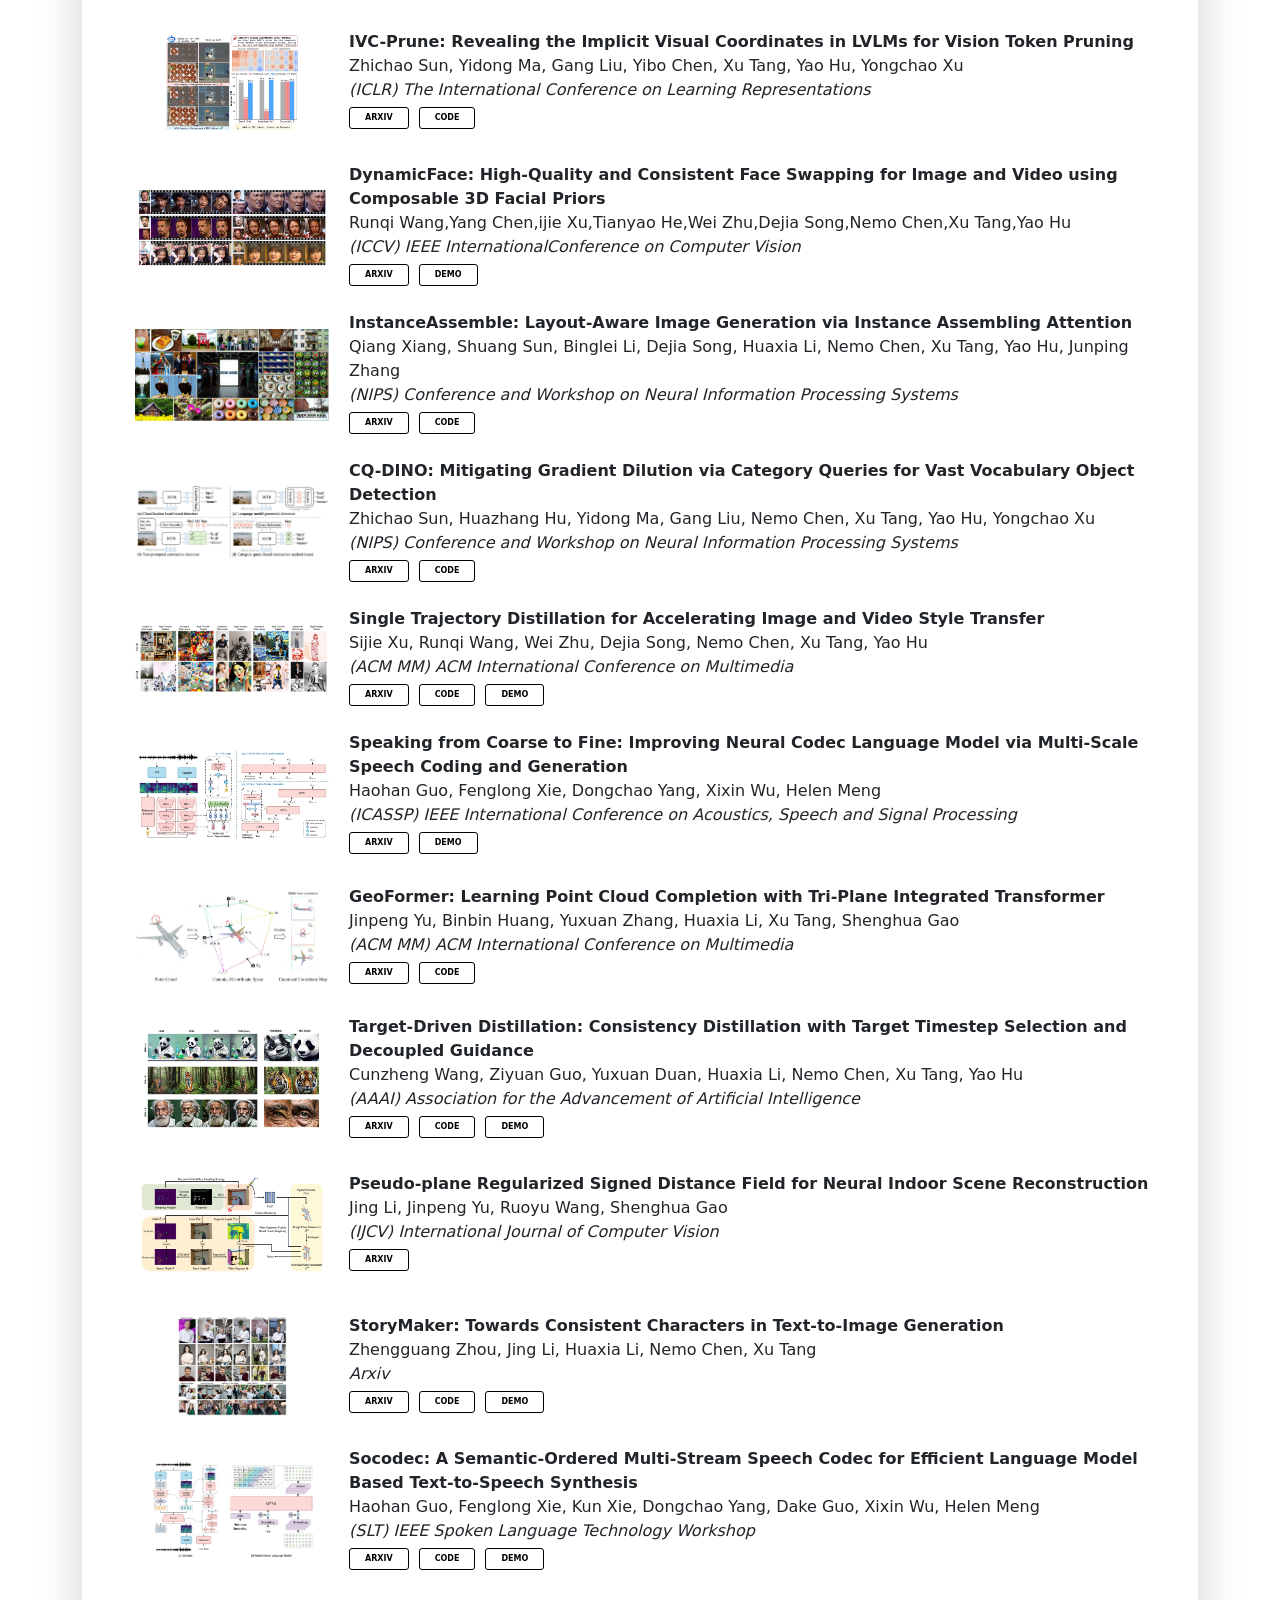
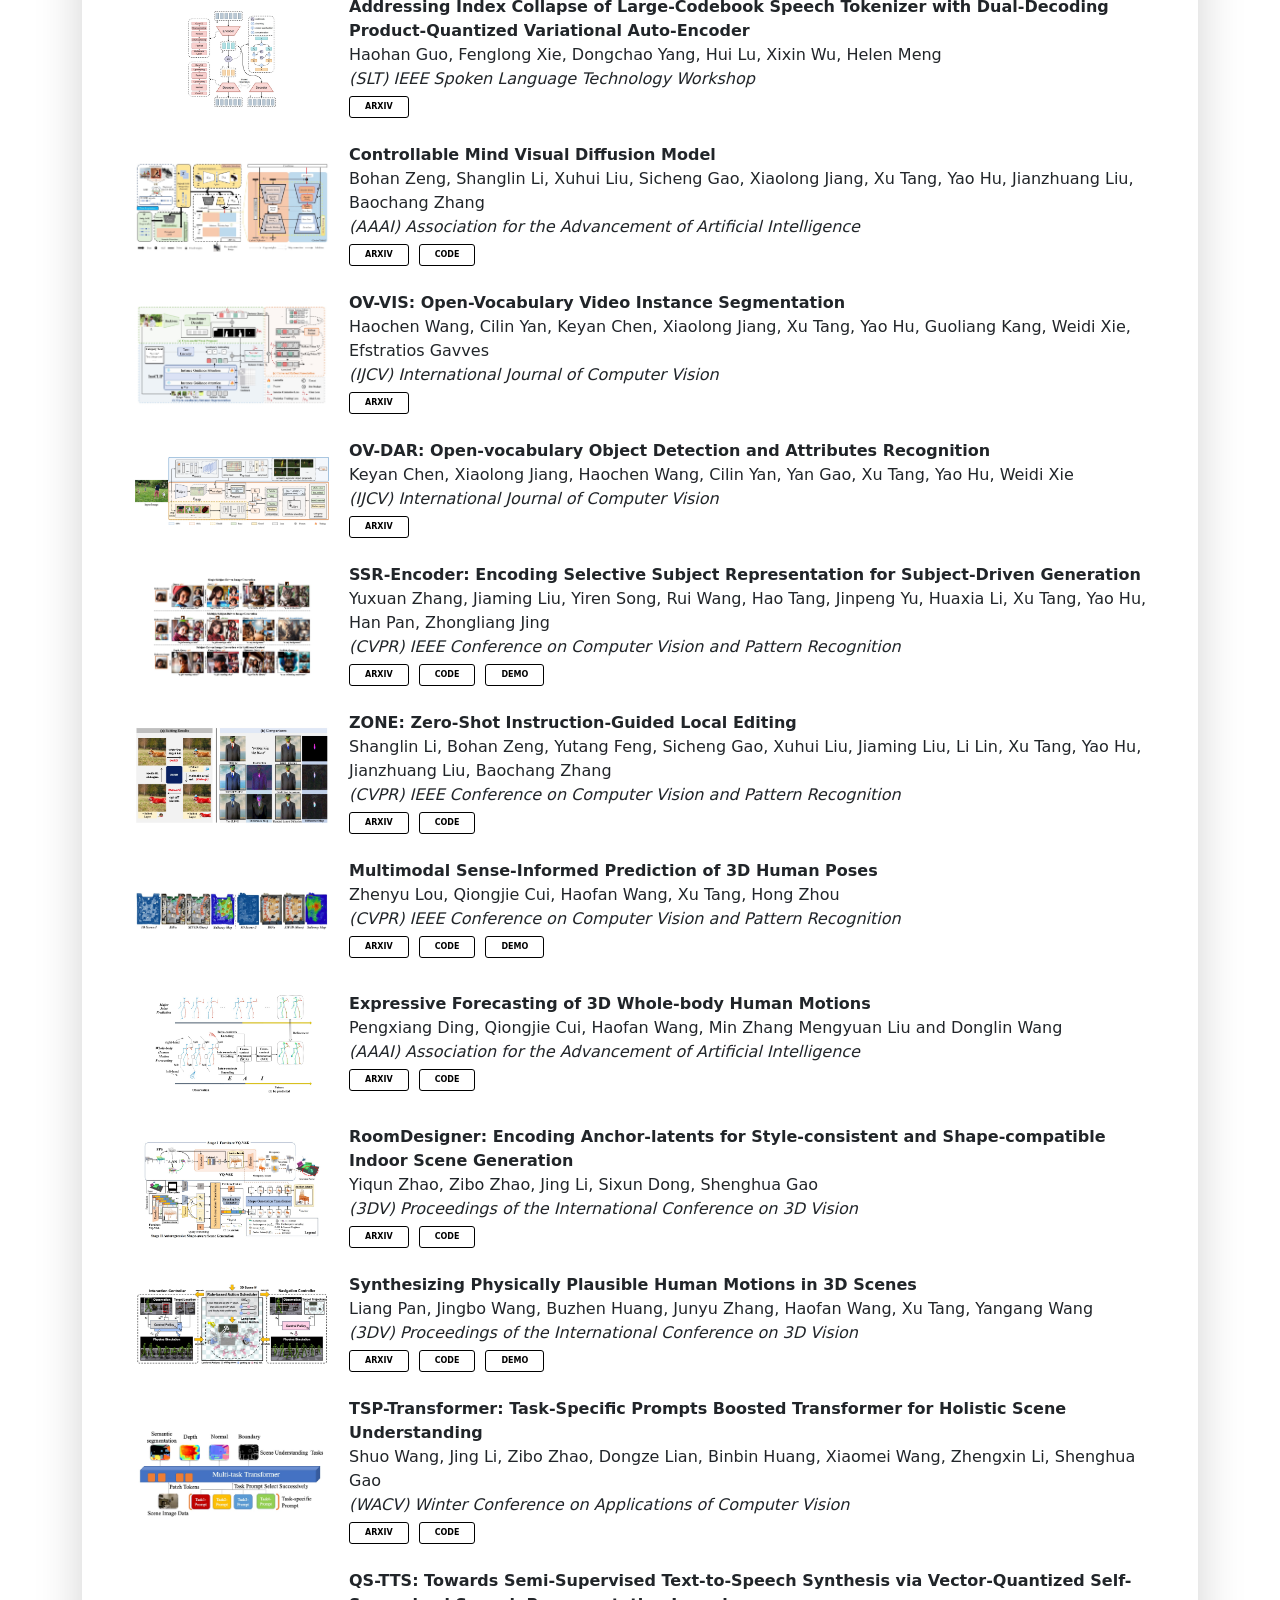
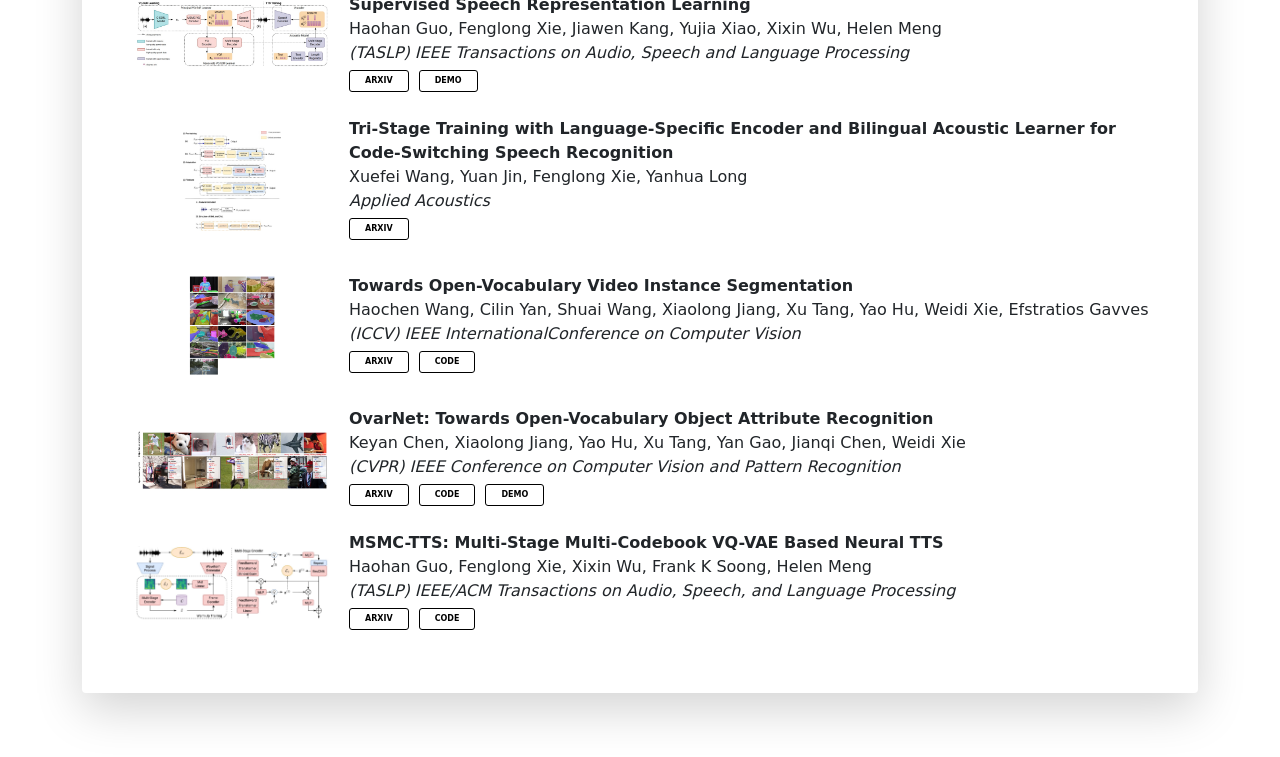
==== commit bb5d48c2: "change logo" ====
--- a/index.html
+++ b/index.html
@@ -54,6 +54,9 @@
 			color: black; 
 			text-decoration: none;
 		}
+		.intro_text {
+			margin-bottom: 9px;
+		}
     </style>
 </head>
 
@@ -74,21 +77,21 @@
 	</div> -->
 <div class="container pt-5 mt-5 shadow-lg p-5 mb-5 bg-white rounded">
 	<div class="text-center">
-		<h1>FireRed（by Xiaohongshu's Super Intelligence Team）</h1>
+		<h1>FireRed（by <img src="pics/xiaohongshu.png" style="margin: 0px; width: 103px; padding-bottom: 8px;"> Super Intelligence Team）</h1>
 	</div>
 	<div class="text-left">
 		<br><br>
-		<div><img src="pics/logo.png" alt="Left image" class="left"></div>
+		<div><img src="pics/firered.png" alt="Left image" class="left" style="margin-left: 1%; margin-right: 2%; max-width: 18%;"></div>
 		<div>
-			<p><b>Introduction: </b> FireRed is the model series developed by Xiaohongshu's Super Intelligence team, featuring FireRed-ASR, FireRed-TTS, FireRed-Chat, FireRed-OCR, FireRed-Image, and FireRed-OpenStoryline.</p>
-
-			<p>Deriving from the saying "A single spark can start a prairie fire", the name FireRed represents our vision: to spread our SOTA capabilities—honed in real-world scenarios—like sparks across the wilderness, igniting the imagination of developers worldwide to reshape the future of AI together.</p>
-
-			<p>The Super Intelligence team comprises fundamental technology laboratories, including the Audio Lab, Vision Lab, and Foundation Lab.</p>
-
-			<p>As the company's core technical engine for future content forms and General Intelligence, the team aims to build an industry-leading multimodal foundation model system with sustainable, evolving capabilities. We consistently benchmark industry SOTA across content understanding, vision and multimodal, image generation and editing, speech understanding and generation, Omni Models, and effect rendering, while prioritizing the scalability and practical deployment of these models in complex business scenarios. Responsible for core R&D in content creation and publishing, we empower business lines such as Recommendation, Search, Video & Live Streaming, E-commerce, Advertising, and International Growth, establishing cutting-edge technology as the foundation for long-term growth and innovation.</p>
-
-			<p>Over the past two years, we have excelled in both academia and industry, publishing over 40 top-tier papers and releasing influential open-source projects like InstantID, StoryMaker, FireRedTTS, and FireRedASR. On the product side, we successfully incubated hit features such as Audio Comments（语音评论）, Text Posters（文生图大字报）, Long Articles（长文）, and Full-Screen HD（满屏高清）. We build frontier models while translating technology into impactful products. If you are passionate about general intelligence, cutting-edge models, and creating real-world impact, we welcome you to join us!</p>
+			<p class="intro_text"><b>Introduction: </b> FireRed is the model series developed by Xiaohongshu's Super Intelligence team, featuring FireRed-ASR, FireRed-TTS, FireRed-Chat, FireRed-OCR, FireRed-Image, and FireRed-OpenStoryline.</p>
+
+			<p class="intro_text">Deriving from the saying "A single spark can start a prairie fire", the name FireRed represents our vision: to spread our SOTA capabilities—honed in real-world scenarios—like sparks across the wilderness, igniting the imagination of developers worldwide to reshape the future of AI together.</p>
+
+			<p class="intro_text">The Super Intelligence team comprises fundamental technology laboratories, including the Audio Lab, Vision Lab, and Foundation Lab.</p>
+
+			<p class="intro_text">As the company's core technical engine for future content forms and General Intelligence, the team aims to build an industry-leading multimodal foundation model system with sustainable, evolving capabilities. We consistently benchmark industry SOTA across content understanding, vision and multimodal, image generation and editing, speech understanding and generation, Omni Models, and effect rendering, while prioritizing the scalability and practical deployment of these models in complex business scenarios. Responsible for core R&D in content creation and publishing, we empower business lines such as Recommendation, Search, Video & Live Streaming, E-commerce, Advertising, and International Growth, establishing cutting-edge technology as the foundation for long-term growth and innovation.</p>
+
+			<p class="intro_text">Over the past two years, we have excelled in both academia and industry, publishing over 40 top-tier papers and releasing influential open-source projects like InstantID, StoryMaker, FireRedTTS, and FireRedASR. On the product side, we successfully incubated hit features such as Audio Comments（语音评论）, Text Posters（文生图大字报）, Long Articles（长文）, and Full-Screen HD（满屏高清）. We build frontier models while translating technology into impactful products. If you are passionate about general intelligence, cutting-edge models, and creating real-world impact, we welcome you to join us!</p>
 		</div>
 	</div>
 
